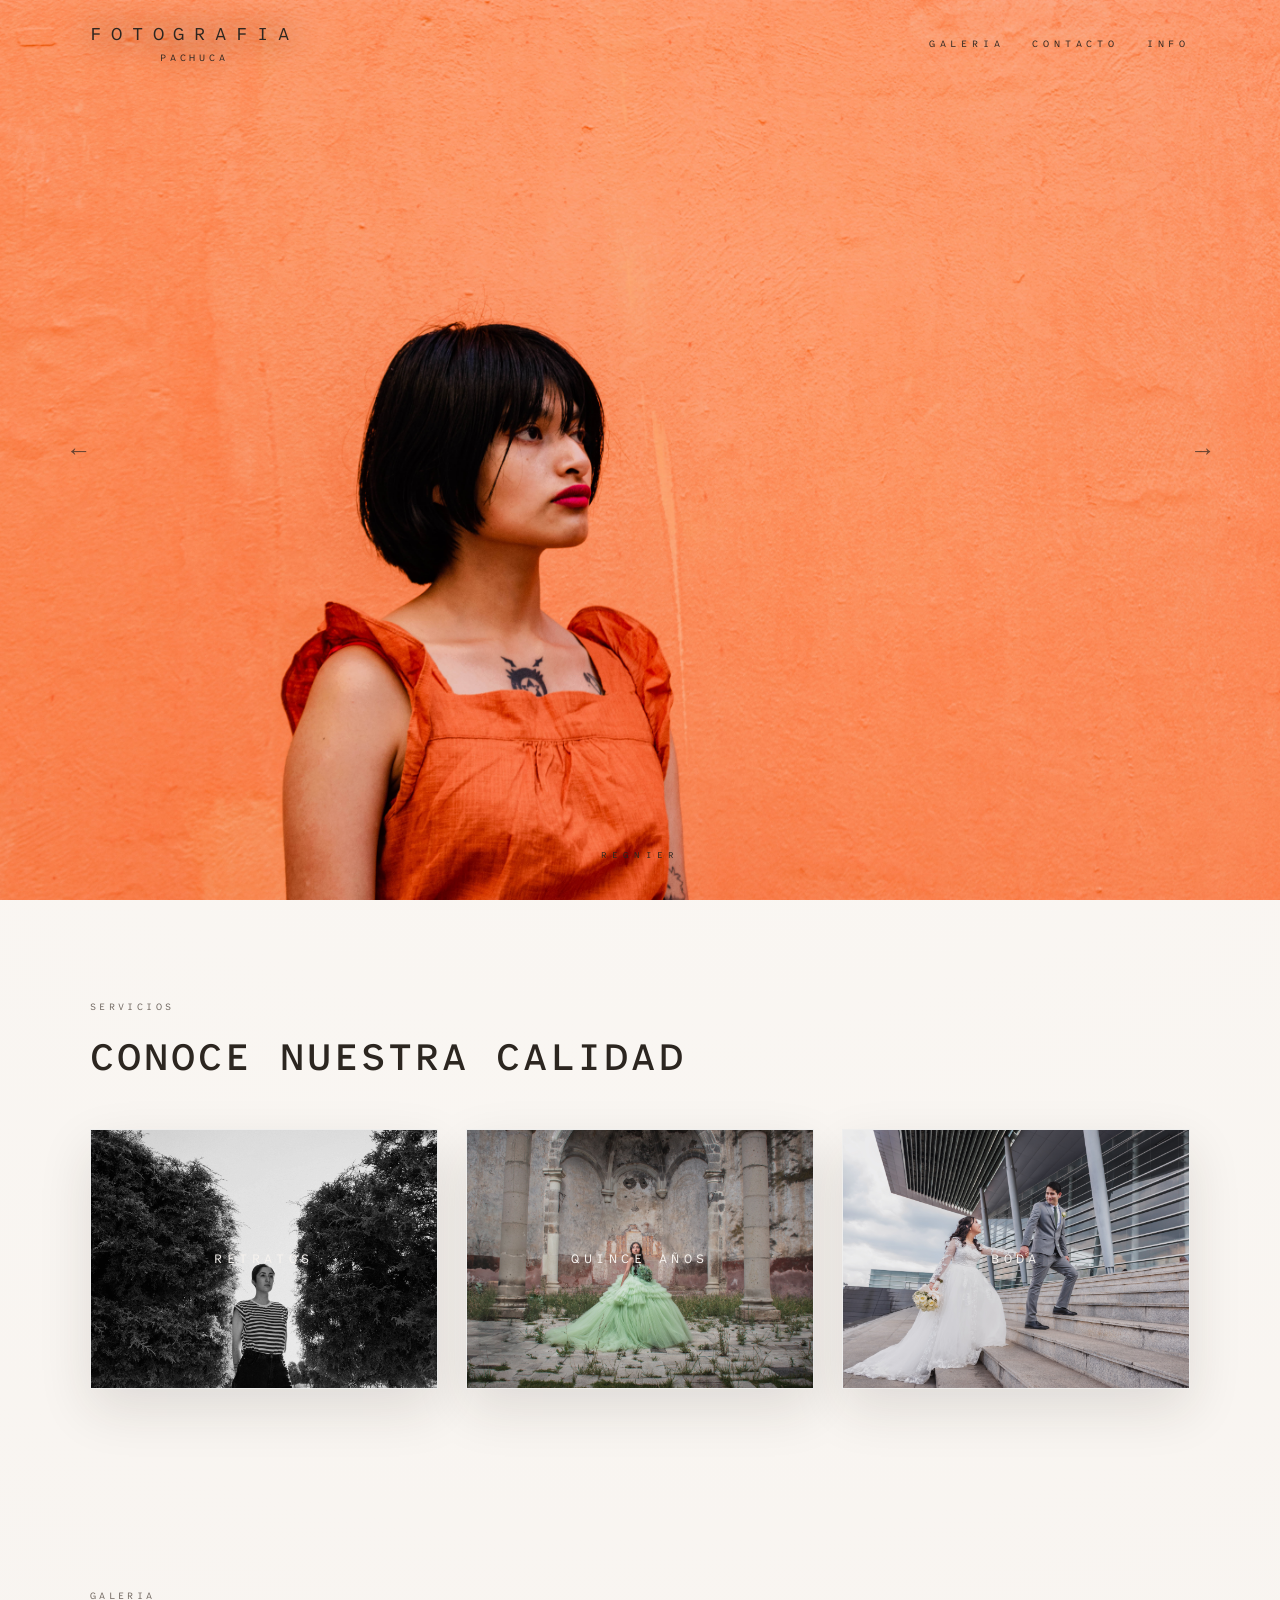
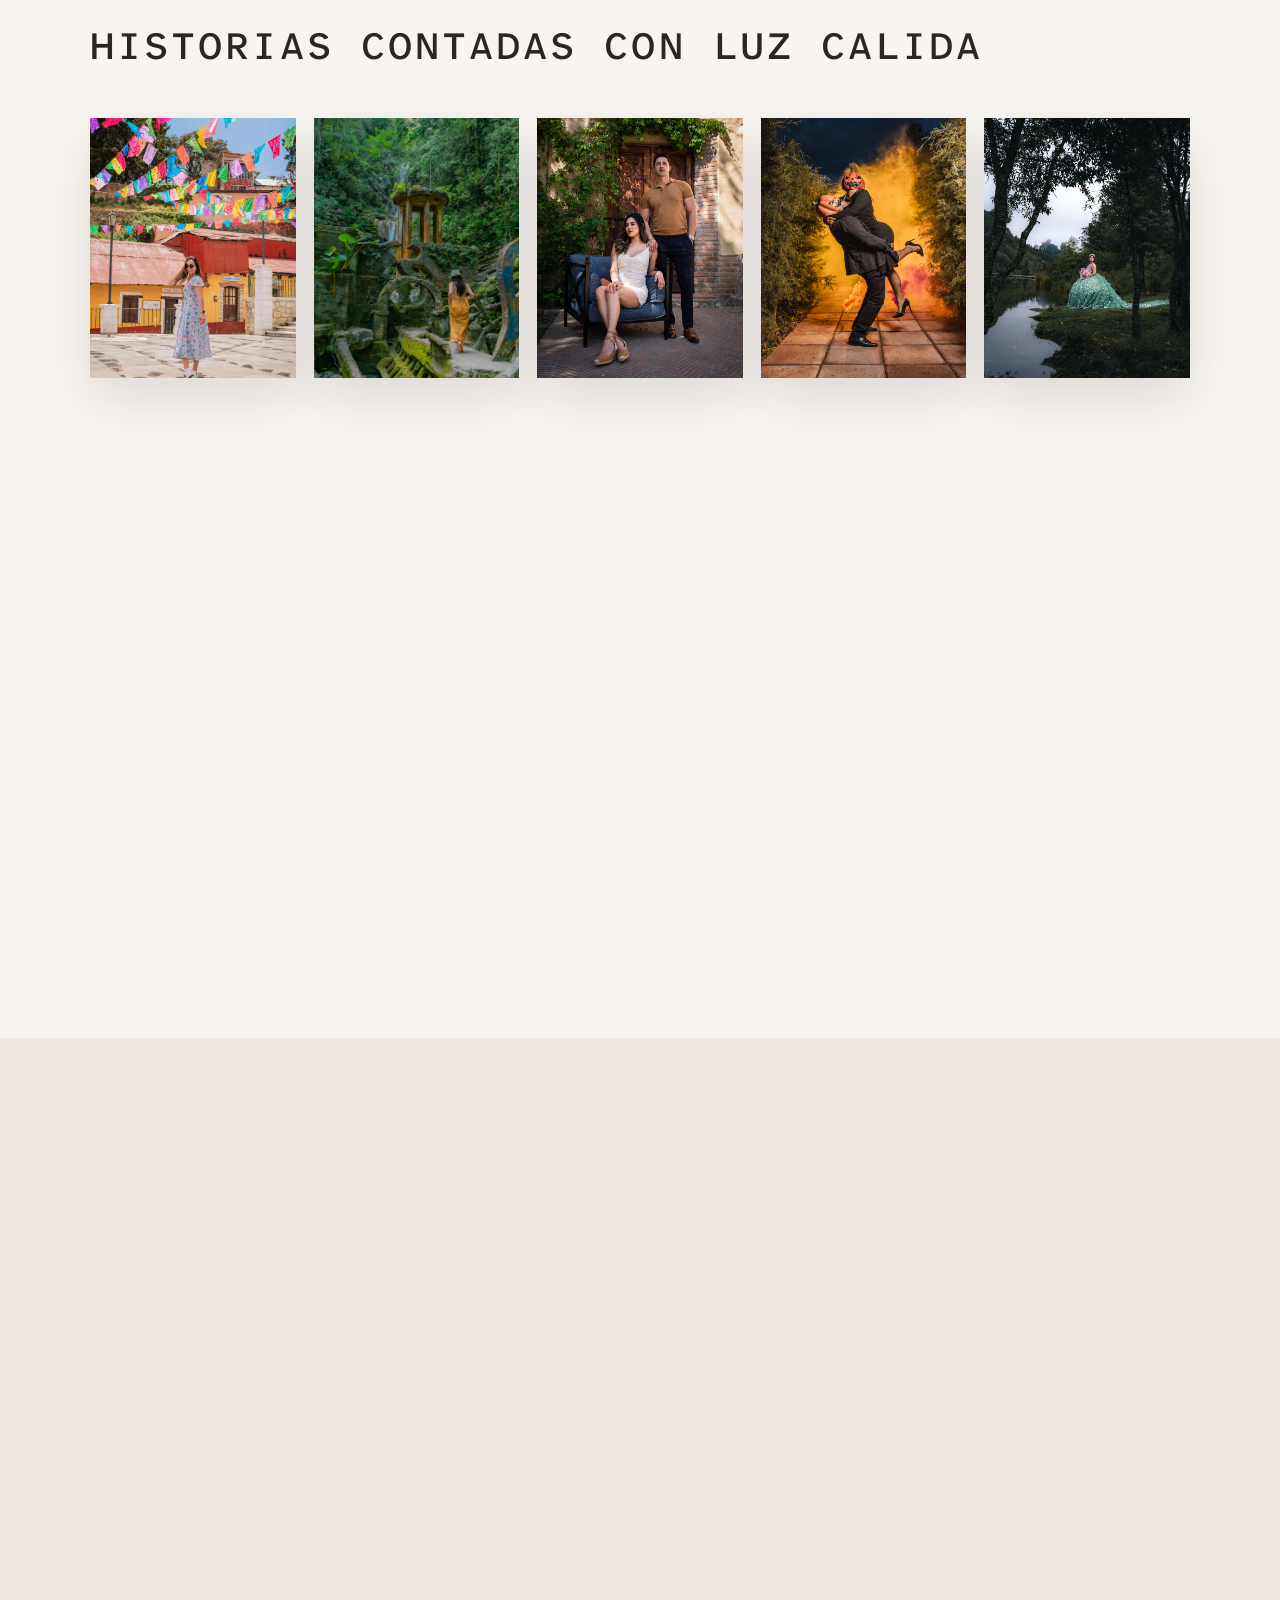
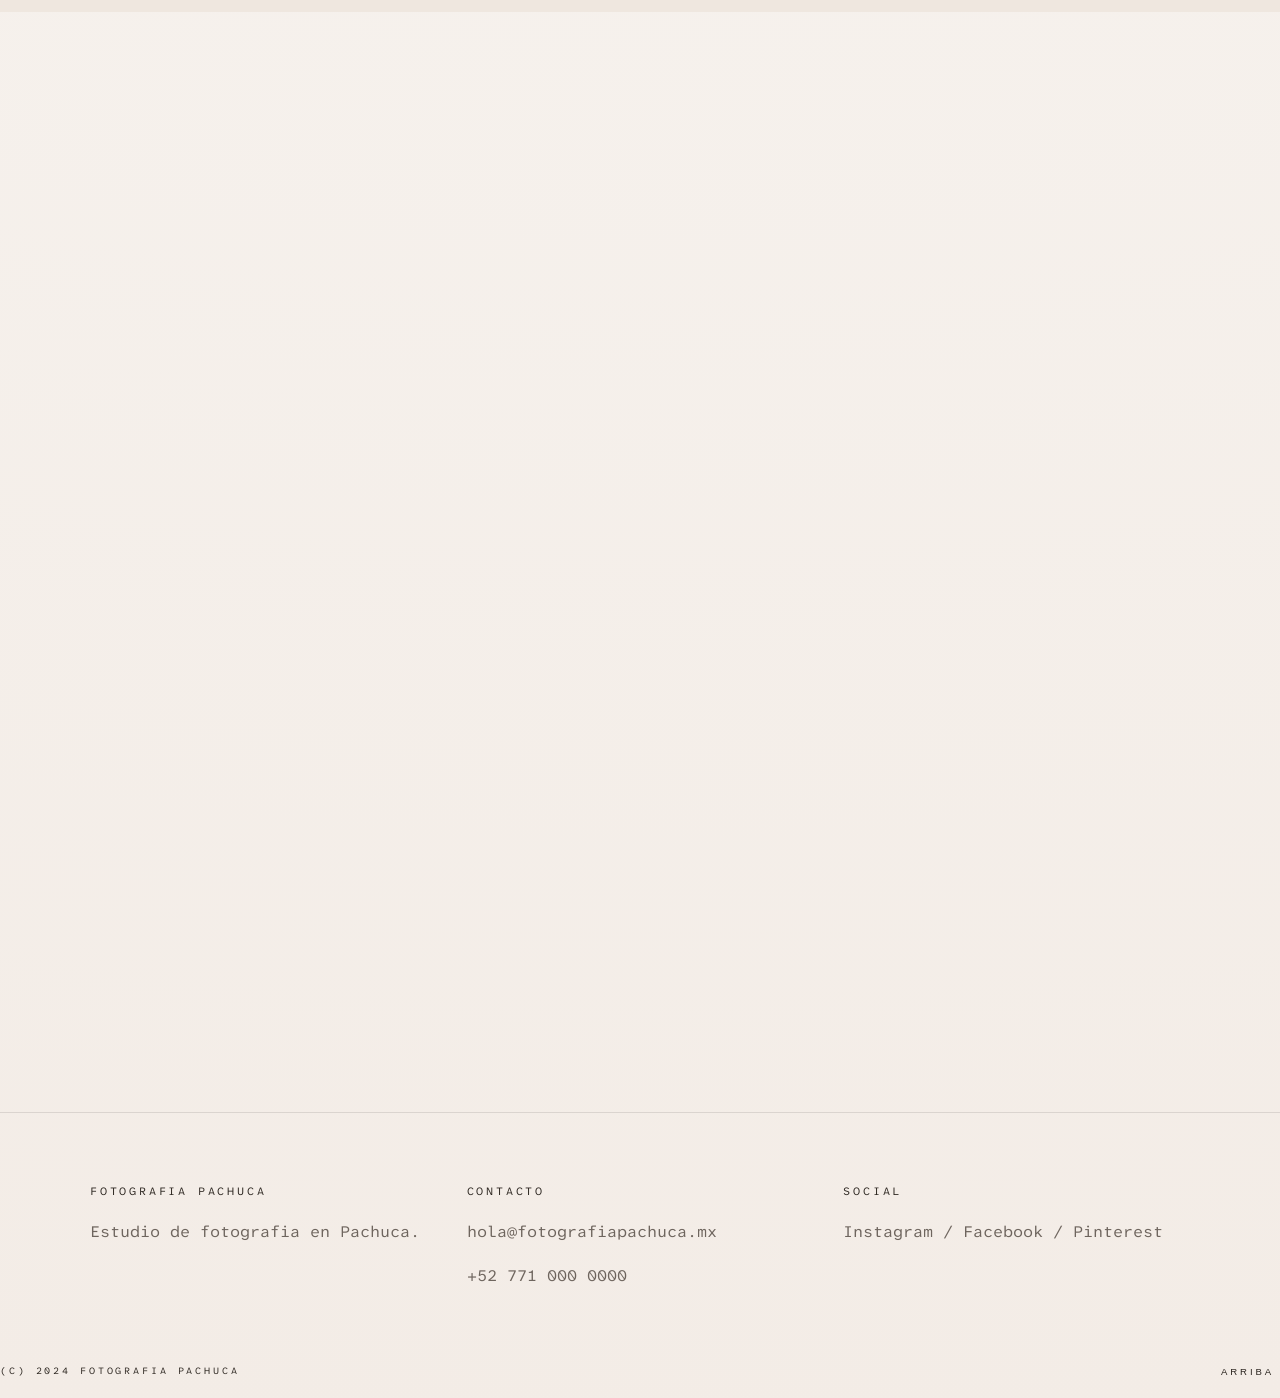
==== index.html @ 099ba6f1 "changes" ====
<!DOCTYPE html>
<html lang="es">
<head>
  <meta charset="UTF-8" />
  <meta name="viewport" content="width=device-width, initial-scale=1" />
  <title>Fotografia Pachuca - Estudio</title>
  <link rel="preconnect" href="https://fonts.googleapis.com">
  <link rel="preconnect" href="https://fonts.gstatic.com" crossorigin>
  <link href="https://fonts.googleapis.com/css2?family=Atkinson+Hyperlegible+Mono:ital,wght@0,200..800;1,200..800&display=swap" rel="stylesheet">
  <link rel="stylesheet" href="https://cdnjs.cloudflare.com/ajax/libs/font-awesome/6.5.1/css/all.min.css" />
  <link rel="stylesheet" href="styles.css" />
</head>
<body class="page-home">
  <div class="page-texture" aria-hidden="true"></div>

  <header class="site-header">
    <div class="container header-inner">
      <nav class="nav nav--split" aria-label="Principal">
        <a class="logo" href="#top" aria-label="Inicio de Fotografia Pachuca">
          <span class="logo-script">Fotografia</span>
          <span class="logo-text">Pachuca</span>
        </a>
        <div class="nav-group">
          <div class="nav-item nav-item--dropdown">
            <a href="galeria.html" class="nav-link">Galeria</a>
            <div class="nav-dropdown">
              <a href="boda.html">Boda</a>
              <a href="quince.html">Quince años</a>
              <a href="retratos.html">Retratos</a>
            </div>
          </div>
          <a href="contacto.html">Contacto</a>
          <a href="info.html">Info</a>
        </div>
      </nav>
      <button class="menu-toggle" type="button" aria-expanded="false" aria-controls="mobile-menu">
        <i class="fa-solid fa-bars" aria-hidden="true"></i>
      </button>
    </div>
  </header>

  <div id="mobile-menu" class="mobile-menu" hidden>
    <div class="mobile-menu__inner">
      <a href="index.html#services">Servicios</a>
      <div class="mobile-menu__item">
        <a href="galeria.html">Galeria</a>
        <div class="mobile-menu__sublist">
          <a href="boda.html">Boda</a>
          <a href="quince.html">Quince años</a>
          <a href="retratos.html">Retratos</a>
        </div>
      </div>
      <a href="info.html">Informacion</a>
      <a href="contacto.html">Contacto</a>
      <a class="mobile-menu__cta" href="index.html#booking">Reserva ahora</a>
    </div>
  </div>

  <main id="top">
    <section class="hero hero--full hero--static" data-hero-images="images/DSC_0473.jpg, images/15-Recuperado-Recuperado.jpg, images/_NNF0238.jpg, images/DSC_0069.jpg, images/_NNF0597.jpg">
      <img class="hero-image hero-image--static" src="images/DSC_0473.jpg" alt="Fotografia de portada" />
      <img class="hero-image hero-image--static hero-image--fade" src="images/DSC_0473.jpg" alt="" aria-hidden="true" />
      <div class="hero-overlay" aria-hidden="true"></div>
      <button class="hero-arrow hero-arrow--left" type="button" data-hero-prev aria-label="Anterior">&#8592;</button>
      <button class="hero-arrow hero-arrow--right" type="button" data-hero-next aria-label="Siguiente">&#8594;</button>
      <div class="hero-label">Regnier</div>
    </section>

    <section id="services" class="section services">
      <div class="container">
        <div class="section-head reveal">
          <p class="eyebrow">Servicios</p>
          <h2>Conoce nuestra calidad</h2>
        </div>
        <div class="service-grid service-grid--tiles">
          <a class="service-card service-card--link reveal" href="retratos.html" data-image="images_optimized/DSC_01443 (4).jpg" style="--card-image: url('images_optimized/DSC_01443 (4).jpg')">
            <span class="service-card__bg" aria-hidden="true"></span>
            <span class="service-title">Retratos</span>
          </a>
          <a class="service-card service-card--link reveal" href="quince.html" data-image="images_optimized/_NNF0058.jpg" style="--card-image: url('images_optimized/_NNF0058.jpg')">
            <span class="service-card__bg" aria-hidden="true"></span>
            <span class="service-title">Quince años</span>
          </a>
          <a class="service-card service-card--link reveal" href="boda.html" data-image="images_optimized/_NNF0597.jpg" style="--card-image: url('images_optimized/_NNF0597.jpg')">
            <span class="service-card__bg" aria-hidden="true"></span>
            <span class="service-title">Boda</span>
          </a>
        </div>
      </div>
    </section>

    <section id="portfolio" class="section portfolio">
      <div class="container">
        <div class="section-head reveal">
          <p class="eyebrow">Galeria</p>
          <h2>Historias contadas con luz calida</h2>
        </div>
        <div class="gallery">
          <button class="photo photo--wide reveal gallery-item" type="button" data-image="images/DSC_0416.jpg" style="--gallery-image: url('images_optimized/DSC_0416.jpg')"></button>
          <button class="photo reveal gallery-item" type="button" data-image="images/DSC_0910.jpg" style="--gallery-image: url('images_optimized/DSC_0910.jpg')"></button>
          <button class="photo reveal gallery-item" type="button" data-image="images/DSC_0338.jpg" style="--gallery-image: url('images_optimized/DSC_0338.jpg')"></button>
          <button class="photo reveal gallery-item" type="button" data-image="images/_NNF0261.jpg" style="--gallery-image: url('images_optimized/_NNF0261.jpg')"></button>
          <button class="photo photo--wide reveal gallery-item" type="button" data-image="images/_NNF0238.jpg" style="--gallery-image: url('images_optimized/_NNF0238.jpg')"></button>
        </div>
      </div>
    </section>

    <section id="story" class="section story">
      <div class="container story-inner">
        <div class="story-copy reveal">
          <p class="eyebrow">Sobre mi</p>
          <h2>Eduardo Regnier</h2>
          <p>Creemos que las fotografias deben sentirse atemporales. Con un enfoque calmado y ojo para los momentos intermedios, creamos galerias honestas y naturales.</p>
          <div class="story-details">
            <div>
              <p class="detail-label">Estudio</p>
              <p>Pachuca, Hidalgo</p>
            </div>
            <div>
              <p class="detail-label">Experiencia</p>
              <p>+10 años</p>
            </div>
          </div>
        </div>
        <div class="story-visual reveal" aria-hidden="true">
          <div class="photo photo--tall"></div>
        </div>
      </div>
    </section>

    <section class="section testimonials">
      <div class="container">
        <div class="section-head reveal">
          <p class="eyebrow">Palabras bonitas</p>
          <h2>Notas de nuestras parejas</h2>
        </div>
        <div class="testimonial-grid">
          <figure class="testimonial reveal">
            <blockquote>&quot;Cada foto se siente como un recuerdo. El dia paso rapido, pero la galeria lo trae de vuelta.&quot;</blockquote>
            <figcaption>Ida + Jonas</figcaption>
          </figure>
          <figure class="testimonial reveal">
            <blockquote>&quot;Nos hicieron sentir tranquilos y vistos. Las imagenes son atemporales y calidas.&quot;</blockquote>
            <figcaption>Lea + Henrik</figcaption>
          </figure>
          <figure class="testimonial reveal">
            <blockquote>&quot;Queriamos retratos naturales y honestos, y supero todo lo que esperabamos.&quot;</blockquote>
            <figcaption>Nora + Elias</figcaption>
          </figure>
        </div>
      </div>
    </section>

    <section id="booking" class="section booking">
      <div class="container booking-inner">
        <div class="booking-copy reveal">
          <p class="eyebrow">Reservas</p>
          <h2>Cuentanos sobre tu dia</h2>
          <p>Tomamos un numero limitado de sesiones cada mes para crear una experiencia cercana y personal.</p>
        </div>
        <form class="booking-form reveal" id="contact">
          <label>
            Nombre
            <input type="text" placeholder="Tu nombre" required />
          </label>
          <label>
            Correo
            <input type="email" placeholder="hola@email.com" required />
          </label>
          <label>
            Tipo de sesion
            <select required>
              <option value="">Elige una</option>
              <option>Boda</option>
              <option>Familia</option>
              <option>Recien nacido</option>
              <option>Parejas</option>
            </select>
          </label>
          <label>
            Mensaje
            <textarea rows="4" placeholder="Cuentanos tu historia"></textarea>
          </label>
          <button class="button" type="submit">Enviar solicitud</button>
        </form>
      </div>
    </section>

    <section class="section instagram">
      <div class="container">
        <div class="section-head reveal">
          <p class="eyebrow">Instagram</p>
          <h2>@Fotografiapachuca</h2>
        </div>
        <div class="instagram-grid">
          <div class="photo photo--square reveal"></div>
          <div class="photo photo--square reveal"></div>
          <div class="photo photo--square reveal"></div>
          <div class="photo photo--square reveal"></div>
          <div class="photo photo--square reveal"></div>
          <div class="photo photo--square reveal"></div>
        </div>
      </div>
    </section>
  </main>

  <footer class="site-footer">
    <div class="container footer-inner">
      <div>
        <p class="footer-title">Fotografia Pachuca</p>
        <p>Estudio de fotografia en Pachuca.</p>
      </div>
      <div>
        <p class="footer-title">Contacto</p>
        <p>hola@fotografiapachuca.mx</p>
        <p>+52 771 000 0000</p>
      </div>
      <div>
        <p class="footer-title">Social</p>
        <p>Instagram / Facebook / Pinterest</p>
      </div>
    </div>
    <div class="footer-base">
      <span>(c) 2024 Fotografia Pachuca</span>
      <button class="to-top" type="button">Arriba</button>
    </div>
  </footer>

  <script src="script.js"></script>
</body>
</html>
---- styles.css ----
:root {
  --bg: #f7f3ef;
  --bg-2: #efe7df;
  --panel: #ffffff;
  --panel-border: rgba(44, 38, 32, 0.08);
  --text: #2c2620;
  --muted: #6e655e;
  --accent: #bda792;
  --accent-2: #a6907a;
  --white: #ffffff;
  --shadow: 0 20px 50px rgba(38, 32, 26, 0.12);
  --hero-text: #2c2620;
  --header-height: 72px;
}

* {
  box-sizing: border-box;
}

body {
  margin: 0;
  font-family: "Atkinson Hyperlegible Mono", sans-serif;
  color: var(--text);
  background: radial-gradient(circle at top, #fbf8f4 0%, var(--bg) 55%, #f3ece6 100%);
  line-height: 1.6;
}

.page-texture {
  position: fixed;
  inset: 0;
  background-image:
    radial-gradient(rgba(44, 38, 32, 0.06) 1px, transparent 0),
    radial-gradient(rgba(44, 38, 32, 0.04) 1px, transparent 0);
  background-size: 8px 8px, 18px 18px;
  opacity: 0.4;
  pointer-events: none;
  z-index: -1;
}

a {
  color: inherit;
  text-decoration: none;
}

img {
  max-width: 100%;
}

.container {
  width: min(1100px, 90vw);
  margin: 0 auto;
}

.section {
  padding: 100px 0;
}

.eyebrow {
  font-family: "Atkinson Hyperlegible Mono", sans-serif;
  text-transform: uppercase;
  letter-spacing: 0.35em;
  font-size: 0.6rem;
  color: var(--muted);
  margin-bottom: 12px;
}

.hero--full .eyebrow {
  color: var(--hero-text);
}

.button {
  display: inline-flex;
  padding: 12px 26px;
  background: #2c2620;
  color: #f7f3ef;
  font-family: "Atkinson Hyperlegible Mono", sans-serif;
  text-transform: uppercase;
  letter-spacing: 0.28em;
  font-size: 0.6rem;
  border: none;
  box-shadow: var(--shadow);
}

.text-link {
  font-family: "Atkinson Hyperlegible Mono", sans-serif;
  text-transform: uppercase;
  letter-spacing: 0.28em;
  font-size: 0.6rem;
  color: var(--text);
  border-bottom: 1px solid rgba(44, 38, 32, 0.35);
  padding-bottom: 4px;
}

h1, h2, h3 {
  font-weight: 500;
  margin: 0 0 16px;
  text-transform: uppercase;
  letter-spacing: 0.08em;
}

h1 {
  font-size: clamp(2.5rem, 4vw, 3.7rem);
}

h2 {
  font-size: clamp(1.8rem, 3vw, 2.6rem);
}

h3 {
  font-size: 1.2rem;
}

p {
  margin: 0 0 18px;
  color: var(--muted);
}

.site-header {
  position: absolute;
  top: 0;
  left: 0;
  right: 0;
  z-index: 10;
  background: transparent;
  border-bottom: none;
  color: var(--hero-text);
}

.header-inner {
  display: flex;
  align-items: center;
  justify-content: center;
  padding: 26px 0;
}

.logo {
  display: flex;
  flex-direction: column;
  align-items: center;
  gap: 2px;
  color: inherit;
  text-align: center;
}

.logo-script {
  font-family: "Atkinson Hyperlegible Mono", sans-serif;
  font-size: 1.12rem;
  letter-spacing: 0.55em;
  text-transform: uppercase;
  display: block;
}

.logo-text {
  font-family: "Atkinson Hyperlegible Mono", sans-serif;
  font-size: 0.6rem;
  letter-spacing: 0.4em;
  text-transform: uppercase;
  display: block;
  padding-top: 10px;
}

.page-home .logo-script {
  text-shadow: 1px 1px 30px #050505;
}

.page-home .logo-text {
  text-shadow: 1px 1px 50px #000000;
}

.nav {
  display: flex;
  gap: 36px;
  align-items: center;
  font-family: "Atkinson Hyperlegible Mono", sans-serif;
  font-size: 0.6rem;
  letter-spacing: 0.5em;
  text-transform: uppercase;
  color: inherit;
}

.nav--split {
  width: 100%;
  justify-content: space-between;
}

.nav-group {
  display: flex;
  gap: 28px;
  align-items: center;
  position: relative;
  top: 0;
}

.nav-item {
  position: relative;
  display: inline-flex;
  align-items: center;
}

.nav-dropdown {
  position: absolute;
  top: 100%;
  left: -12px;
  min-width: 180px;
  padding: 12px;
  display: grid;
  gap: 10px;
  background: rgba(255, 255, 255, 0.3);
  -webkit-backdrop-filter: blur(14px);
  backdrop-filter: blur(14px);
  border: 1px solid rgba(44, 38, 32, 0.12);
  box-shadow: var(--shadow);
  opacity: 0;
  transform: translateY(6px);
  pointer-events: none;
  transition: opacity 0.2s ease, transform 0.2s ease;
  z-index: 20;
  border-radius: 10px;
}

.nav-item--dropdown::after {
  content: "";
  position: absolute;
  top: 100%;
  left: 0;
  width: 100%;
  height: 12px;
}

.nav-item--dropdown:hover .nav-dropdown,
.nav-item--dropdown:focus-within .nav-dropdown {
  opacity: 1;
  transform: translateY(0);
  pointer-events: auto;
}

.nav-dropdown a {
  letter-spacing: 0.2em;
  font-size: 0.6rem;
}

.nav a {
  position: relative;
  padding-bottom: 6px;
  display: inline-block;
  line-height: 1;
}

.nav a::after {
  content: "";
  position: absolute;
  left: 0;
  bottom: 0;
  width: 0%;
  height: 1px;
  background: linear-gradient(90deg, var(--accent), transparent);
  transition: width 0.3s ease;
}

.nav a:hover::after {
  width: 100%;
}

.menu-toggle {
  display: none;
  border: none;
  background: transparent;
  padding: 8px;
  cursor: pointer;
}

.menu-toggle i {
  display: block;
  font-size: 1.2rem;
  line-height: 1;
  color: var(--hero-text);
}

.menu-toggle__line {
  display: block;
  width: 24px;
  height: 2px;
  background: var(--hero-text);
  margin: 6px 0;
}

.mobile-menu {
  position: fixed;
  top: var(--header-height);
  left: 0;
  right: 0;
  margin: 0 18px;
  padding: 12px;
  background: rgba(255, 255, 255, 0.3);
  border: 1px solid rgba(44, 38, 32, 0.12);
  -webkit-backdrop-filter: blur(14px);
  backdrop-filter: blur(14px);
  box-shadow: var(--shadow);
  border-radius: 10px;
  z-index: 20;
  display: none;
  color: var(--menu-text, var(--text));
}

.mobile-menu__inner {
  display: flex;
  flex-direction: column;
  gap: 10px;
  padding: 12px;
  font-family: "Atkinson Hyperlegible Mono", sans-serif;
  text-transform: uppercase;
  letter-spacing: 0.2em;
  font-size: 0.75rem;
}

mobile-menu__cta a{
  color: #000000;
}
.mobile-menu a {
  color: inherit;
}

.mobile-menu__item {
  display: flex;
  flex-direction: column;
  gap: 10px;
}

.mobile-menu__sublist {
  display: flex;
  flex-direction: column;
  gap: 8px;
  margin-left: 14px;
  font-size: 0.7rem;
  letter-spacing: 0.18em;
}

.mobile-menu__cta {
  display: inline-flex;
  align-items: center;
  justify-content: center;
  padding: 10px 18px;
  border-radius: 999px;
  background: #2c2620;
  color: #f7f3ef;
  letter-spacing: 0.2em;
  font-size: 0.7rem;
}

.mobile-menu__cta:hover,
.mobile-menu__cta:focus-visible {
  opacity: 0.9;
}

.mobile-menu__inner{
  color: white;
}

.hero {
  padding: 90px 0 70px;
}

.hero--full {
  min-height: 100vh;
  padding: 0;
  position: relative;
  display: flex;
  align-items: center;
  justify-content: center;
  overflow: hidden;
  background: #e5ddd5;
  color: var(--hero-text);
}

.hero--static .hero-image--static {
  position: absolute;
  inset: 0;
  width: 100%;
  height: 100%;
  object-fit: cover;
  z-index: 0;
}

.hero--static .hero-image--fade {
  opacity: 0;
  transition: opacity 0.9s ease;
}

.hero--static .hero-image--fade.is-visible {
  opacity: 1;
}

.hero-overlay {
  position: absolute;
  inset: 0;
  background: transparent;
  z-index: 1;
}

body.is-dark-hero {
  --hero-text: #f8f4f0;
}

body.is-light-hero {
  --hero-text: #2c2620;
}

.hero-arrow {
  position: absolute;
  top: 50%;
  transform: translateY(-50%);
  border: none;
  background: transparent;
  color: inherit;
  width: 36px;
  height: 36px;
  font-size: 1.6rem;
  cursor: pointer;
  z-index: 2;
  opacity: 0.7;
  transition: opacity 0.2s ease, transform 0.2s ease;
}

.hero-arrow:hover,
.hero-arrow:focus-visible {
  opacity: 1;
  transform: translateY(-50%) scale(1.05);
}

.hero-arrow--left {
  left: 60px;
}

.hero-arrow--right {
  right: 60px;
}

.hero-label {
  position: absolute;
  bottom: 38px;
  left: 50%;
  transform: translateX(-50%);
  font-family: "Atkinson Hyperlegible Mono", sans-serif;
  text-transform: uppercase;
  letter-spacing: 0.6em;
  font-size: 0.55rem;
  color: inherit;
  z-index: 2;
}

.section-head {
  margin-bottom: 40px;
}

.page-hero {
  min-height: 55vh;
  display: flex;
  align-items: center;
  position: relative;
  overflow: hidden;
  border-bottom: 1px solid rgba(44, 38, 32, 0.1);
}

.page-hero::after {
  content: "";
  position: absolute;
  inset: 0;
  background: linear-gradient(120deg, rgba(247, 243, 239, 0.45), rgba(20, 16, 12, 0.08));
}

.page-hero__content {
  position: relative;
  z-index: 1;
  max-width: 620px;
  margin-top: 60px;
}

.cta-strip {
  display: grid;
  grid-template-columns: repeat(auto-fit, minmax(220px, 1fr));
  gap: 20px;
  margin-top: 40px;
}

.cta- {
  padding: 22px;
  border: 1px solid rgba(44, 38, 32, 0.12);
  background: #ffffff;
  box-shadow: var(--shadow);
}

.service-grid {
  display: grid;
  grid-template-columns: repeat(auto-fit, minmax(220px, 1fr));
  gap: 28px;
}

.service-grid--tiles {
  grid-template-columns: repeat(auto-fit, minmax(240px, 1fr));
}

.service-card {
  background: var(--panel);
  padding: 22px;
  border: 1px solid var(--panel-border);
  box-shadow: var(--shadow);
  border-radius: 10px;
  transition: border-radius 0.6s ease, transform 0.2s;
}

.service-card--link {
  position: relative;
  min-height: 260px;
  padding: 0;
  display: flex;
  align-items: center;
  justify-content: center;
  text-align: center;
  color: var(--text);
  text-transform: uppercase;
  letter-spacing: 0.35em;
  font-size: 0.8rem;
  overflow: hidden;
  border-radius: inherit;
  transition: border-radius 0.6s ease;
}

.service-card__bg {
  position: absolute;
  inset: 0;
  background-image: var(--card-image);
  background-size: cover;
  background-position: center;
  z-index: 0;
  filter: none;
  transition: filter 0.6s ease, border-radius 0.6s ease;
  border-radius: inherit;
}

.service-card--link:hover .service-card__bg,
.service-card--link:focus-visible .service-card__bg {
  filter: blur(6px);
}

.service-card--link:hover,
.service-card--link:focus-visible {
  border-radius: 30px;
  transition: all 0.6s;
}


.service-card--link.is-dark {
  color: #f7f3ef;
}

.service-card--link.is-light {
  color: #2c2620;
}

.service-title {
  position: relative;
  z-index: 2;
  padding: 10px 14px;
  color: inherit;
}

.service-card h3 {
  margin-top: 18px;
}

.gallery {
  display: grid;
  grid-template-columns: repeat(auto-fit, minmax(200px, 1fr));
  gap: 18px;
}

.story-inner {
  display: grid;
  grid-template-columns: repeat(auto-fit, minmax(260px, 1fr));
  gap: 50px;
  align-items: center;
}

.story-details {
  display: flex;
  gap: 40px;
  margin-top: 24px;
}

.detail-label {
  text-transform: uppercase;
  font-size: 0.6rem;
  letter-spacing: 0.25em;
  color: var(--muted);
  margin-bottom: 6px;
}

.highlight {
  background: var(--panel);
}

.highlight-inner {
  display: grid;
  grid-template-columns: repeat(auto-fit, minmax(260px, 1fr));
  gap: 40px;
  align-items: center;
}

.testimonials {
  background: var(--bg-2);
}

.testimonial-grid {
  display: grid;
  grid-template-columns: repeat(auto-fit, minmax(240px, 1fr));
  gap: 28px;
}

.testimonial {
  padding: 24px;
  border-left: 2px solid var(--accent);
  background: var(--panel);
  box-shadow: var(--shadow);
}

.testimonial blockquote {
  margin: 0 0 12px;
  color: var(--text);
}

.booking-inner {
  display: grid;
  grid-template-columns: repeat(auto-fit, minmax(260px, 1fr));
  gap: 40px;
}

.booking-form {
  display: grid;
  gap: 16px;
}

.booking-form label {
  display: grid;
  gap: 6px;
  font-family: "Atkinson Hyperlegible Mono", sans-serif;
  letter-spacing: 0.2em;
  text-transform: uppercase;
  font-size: 0.6rem;
  color: var(--muted);
}

input, select, textarea {
  padding: 12px;
  border: 1px solid rgba(44, 38, 32, 0.18);
  background: #ffffff;
  font-family: "Atkinson Hyperlegible Mono", sans-serif;
  font-size: 0.95rem;
  color: var(--text);
  resize: none;
}

.instagram-grid {
  display: grid;
  grid-template-columns: repeat(auto-fit, minmax(140px, 1fr));
  gap: 12px;
}

.photo {
  background: var(--photo-bg, #e5ddd5);
  min-height: 180px;
  position: relative;
  overflow: hidden;
  border: 1px solid rgba(44, 38, 32, 0.1);
  background-size: cover;
  background-position: center;
  box-shadow: var(--shadow);
}


.gallery-item {
  --photo-bg: var(--gallery-image);
  border: none;
  padding: 0;
  cursor: pointer;
  background-size: cover;
  background-position: center;
  appearance: none;
  -webkit-appearance: none;
  transition: border-radius 0.6s ease;
}

.gallery .gallery-item:hover,
.gallery .gallery-item:focus-visible {
  border-radius: 20px;
  transition: all 0.6s;
}

.gallery-item:focus-visible {
  outline: 1px solid var(--accent);
  outline-offset: 6px;
}

.photo--tall {
  min-height: 360px;
}

.photo--wide {
  min-height: 260px;
}

.photo--soft {
  min-height: 140px;
}

.photo--square {
  min-height: 140px;
}

.lightbox {
  position: fixed;
  inset: 0;
  display: block;
  background: rgba(247, 243, 239, 0.98);
  z-index: 40;
}

.lightbox[hidden] {
  display: none;
}

.lightbox__overlay {
  position: absolute;
  inset: 0;
}

.lightbox__content {
  position: relative;
  width: 100%;
  height: 100%;
  display: grid;
  place-items: center;
  padding: 40px 80px;
  z-index: 1;
  pointer-events: none;
}

.lightbox__image {
  max-width: min(900px, 86vw);
  max-height: 78vh;
  width: auto;
  height: auto;
  box-shadow: var(--shadow);
  pointer-events: auto;
}

.lightbox__counter {
  position: absolute;
  top: 28px;
  left: 32px;
  font-size: 0.7rem;
  letter-spacing: 0.2em;
  text-transform: uppercase;
  color: var(--text);
}

.lightbox__close {
  position: absolute;
  top: 22px;
  right: 28px;
  border: none;
  background: transparent;
  color: var(--text);
  font-size: 1.4rem;
  padding: 8px;
  cursor: pointer;
  pointer-events: auto;
}

.lightbox__nav {
  position: absolute;
  top: 50%;
  transform: translateY(-50%);
  border: none;
  background: transparent;
  color: var(--text);
  font-size: 1.4rem;
  width: 36px;
  height: 36px;
  cursor: pointer;
  pointer-events: auto;
}

.lightbox__prev {
  left: 24px;
}

.lightbox__next {
  right: 24px;
}

.lightbox-open {
  overflow: hidden;
}

.site-footer {
  padding: 70px 0 0;
  border-top: 1px solid rgba(44, 38, 32, 0.12);
}

.footer-inner {
  display: grid;
  grid-template-columns: repeat(auto-fit, minmax(200px, 1fr));
  gap: 30px;
  padding-bottom: 40px;
}

.footer-title {
  text-transform: uppercase;
  letter-spacing: 0.25em;
  font-size: 0.7rem;
  font-family: "Atkinson Hyperlegible Mono", sans-serif;
  color: var(--text);
}

.footer-base {
  display: flex;
  justify-content: space-between;
  padding: 18px 0;
  font-family: "Atkinson Hyperlegible Mono", sans-serif;
  text-transform: uppercase;
  letter-spacing: 0.3em;
  font-size: 0.6rem;
}

.to-top {
  border: none;
  background: transparent;
  text-transform: uppercase;
  letter-spacing: 0.3em;
  font-size: 0.6rem;
  cursor: pointer;
  color: inherit;
}

.reveal {
  opacity: 0;
  transform: translateY(20px);
  transition: opacity 0.6s ease, transform 0.6s ease;
}

.reveal.is-visible {
  opacity: 1;
  transform: translateY(0);
}

@media (max-width: 900px) {
  :root {
    --header-height: 64px;
  }

  .site-header {
    height: var(--header-height);
  }

  .header-inner {
    display: grid;
    grid-template-columns: 1fr auto 1fr;
    align-items: center;
    height: 100%;
    padding: 0;
  }

  .nav {
    display: flex;
    width: auto;
    justify-content: center;
    grid-column: 2;
  }

  .nav--split {
    width: auto;
    justify-content: center;
  }

  .nav-group {
    display: none;
  }

  .logo {
    align-items: center;
    text-align: center;
  }

  .logo-script {
    font-size: 0.95rem;
    letter-spacing: 0.4em;
  }

  .logo-text {
    font-size: 0.55rem;
    letter-spacing: 0.3em;
    padding-top: 6px;
  }

  .menu-toggle {
    display: inline-flex;
    align-items: center;
    justify-content: center;
    grid-column: 3;
    justify-self: end;
  }

  .mobile-menu[hidden] {
    display: none;
  }

  .mobile-menu:not([hidden]) {
    display: block;
  }

  .hero-arrow--left {
    left: 20px;
  }

  .hero-arrow--right {
    right: 20px;
  }

  .story-details {
    flex-direction: column;
    gap: 12px;
  }

  .footer-base {
    flex-direction: column;
    gap: 10px;
  }
}

@media (max-width: 600px) {
  .section {
    padding: 70px 0;
  }

  .hero {
    padding-top: 70px;
  }

  .hero-label {
    bottom: 26px;
    letter-spacing: 0.4em;
  }

  .photo--tall {
    min-height: 280px;
  }

  .lightbox__content {
    padding: 60px 20px 96px;
  }

  .lightbox__image {
    max-width: 100%;
    max-height: 72vh;
    justify-self: center;
    margin: 0 auto;
  }

  .lightbox__nav {
    top: auto;
    bottom: 22px;
    transform: none;
  }

  .lightbox__prev {
    left: 50%;
    transform: translateX(-130%);
  }

  .lightbox__next {
    left: 50%;
    transform: translateX(30%);
  }
}
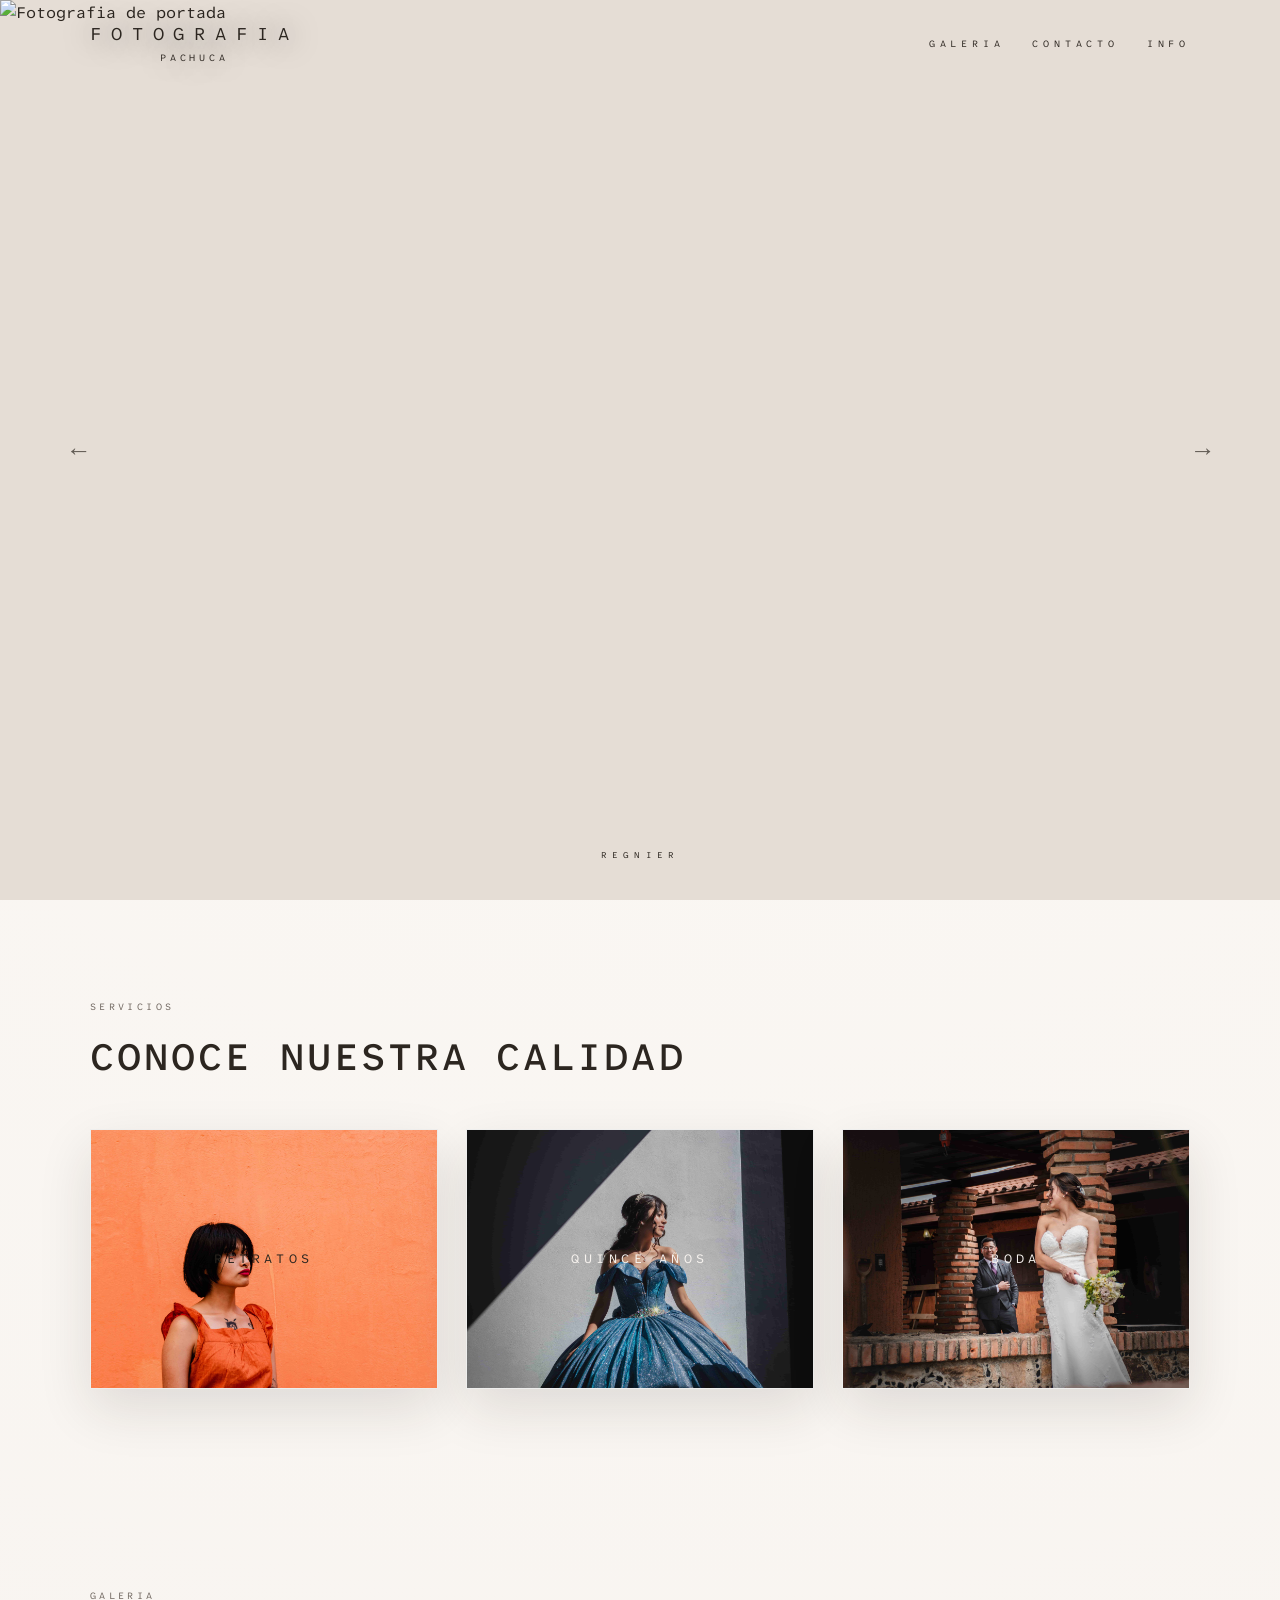
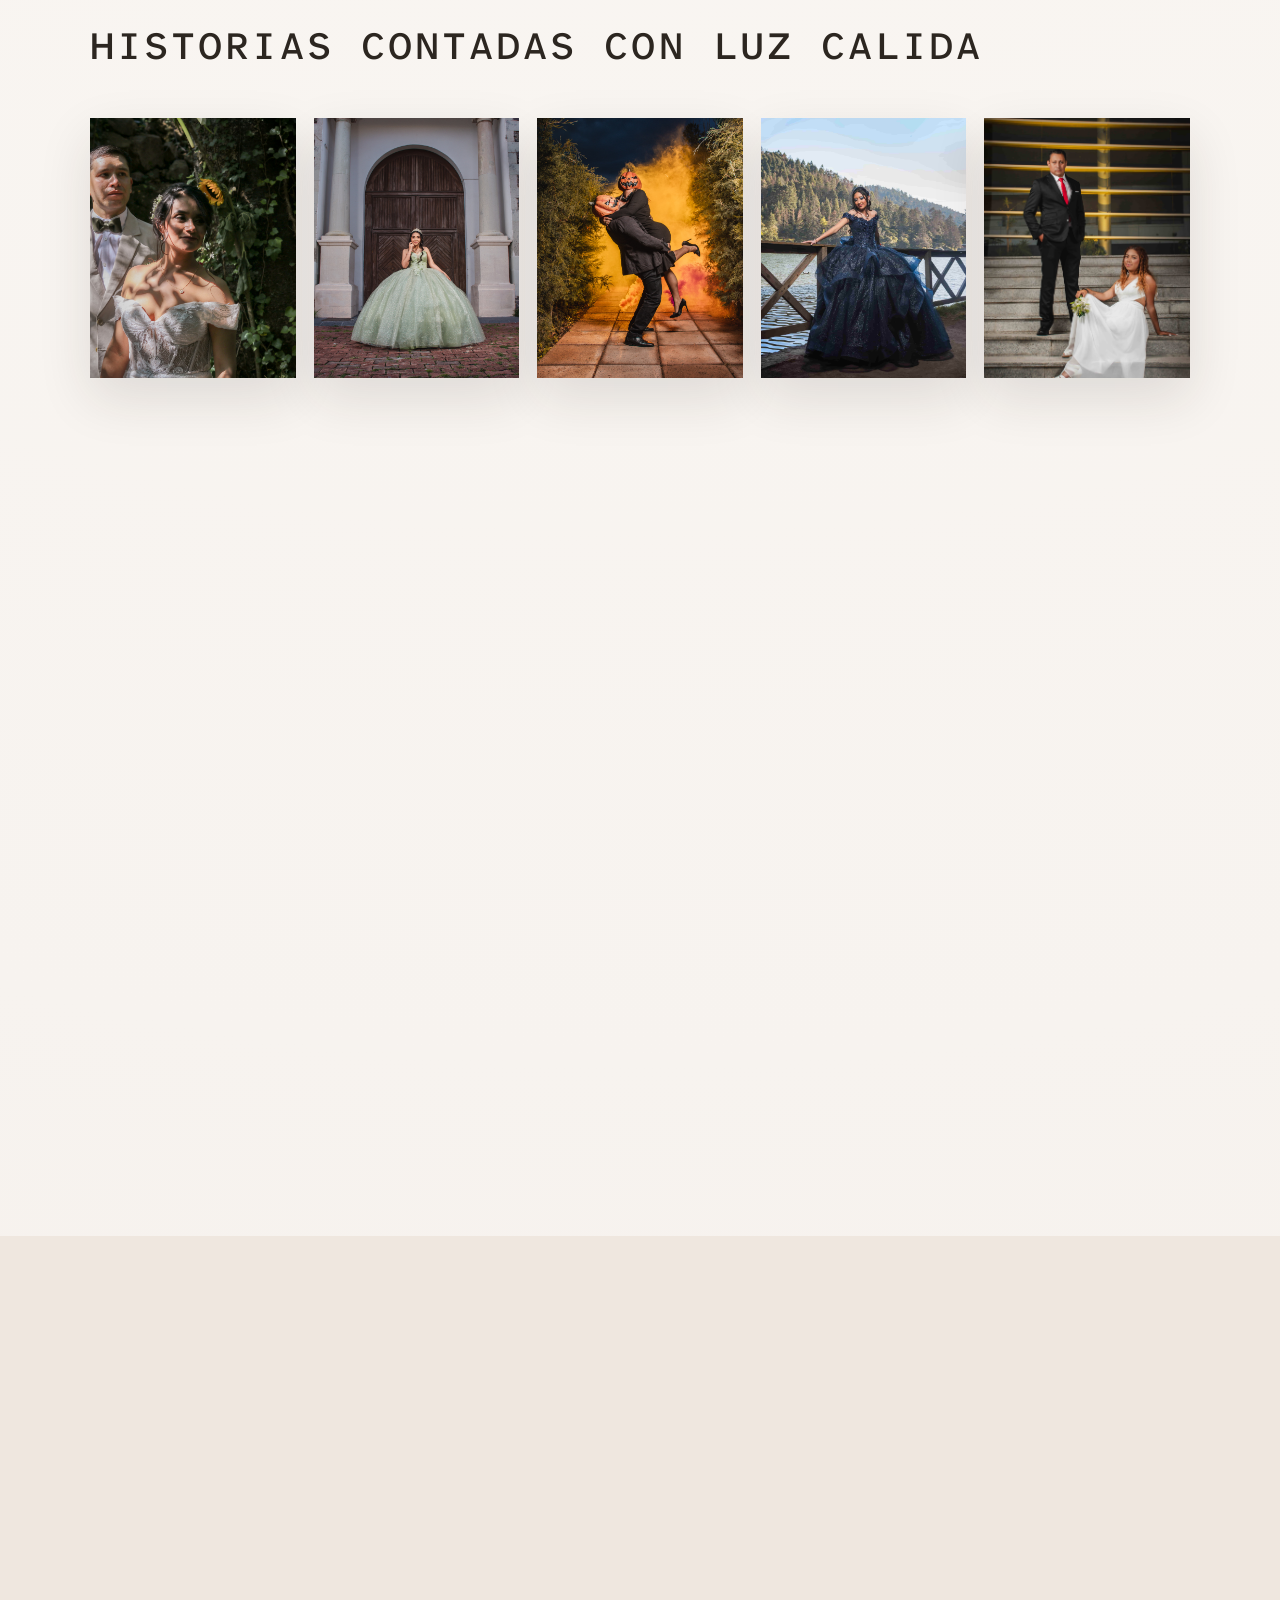
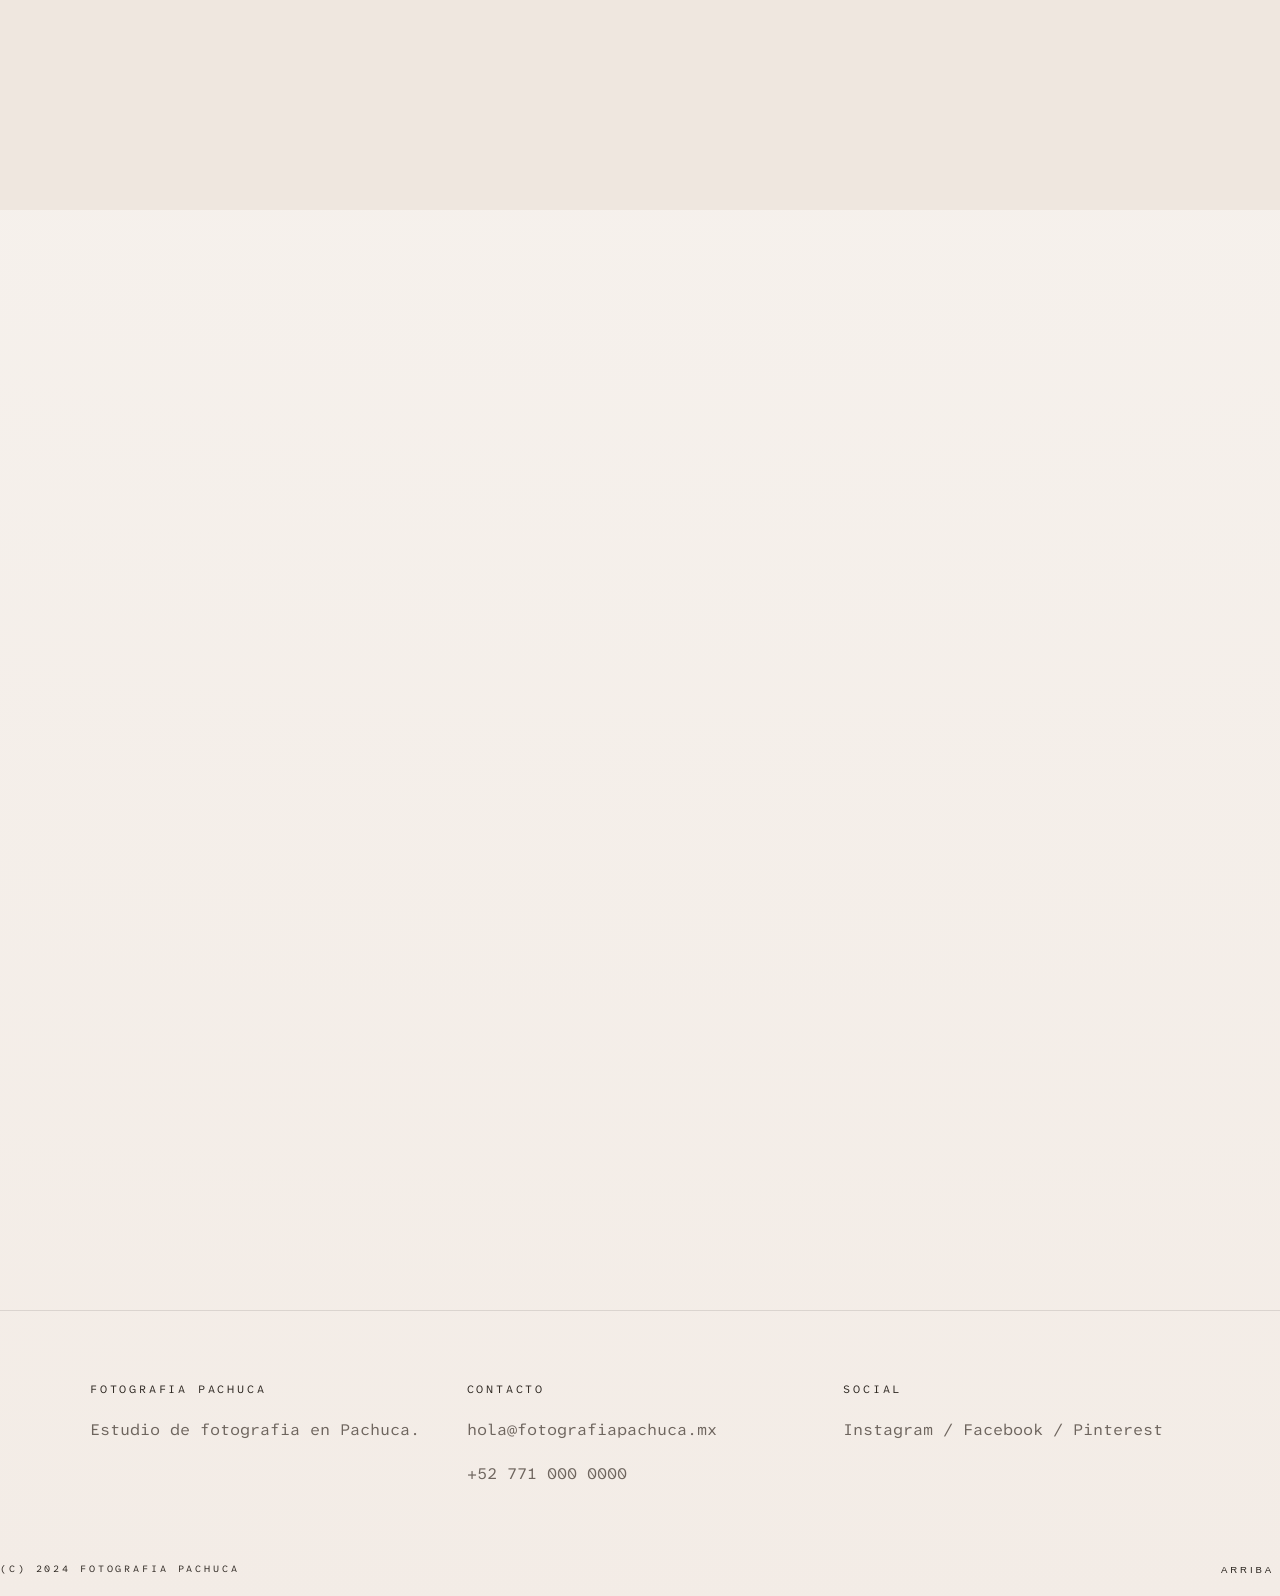
==== commit 5a8203a4: "." ====
--- a/index.html
+++ b/index.html
@@ -57,9 +57,9 @@
   </div>
 
   <main id="top">
-    <section class="hero hero--full hero--static" data-hero-images="images/DSC_0473.jpg, images/15-Recuperado-Recuperado.jpg, images/_NNF0238.jpg, images/DSC_0069.jpg, images/_NNF0597.jpg">
-      <img class="hero-image hero-image--static" src="images/DSC_0473.jpg" alt="Fotografia de portada" />
-      <img class="hero-image hero-image--static hero-image--fade" src="images/DSC_0473.jpg" alt="" aria-hidden="true" />
+    <section class="hero hero--full hero--static" data-hero-images="images/Boda/b10.jpg, images/Quince/qa12.jpg, images/Retratos/r6.jpg, images/Quince/qa15.png, images/Boda/b1.jpg">
+      <img class="hero-image hero-image--static" src="images/Boda/b10.jpg" alt="Fotografia de portada" />
+      <img class="hero-image hero-image--static hero-image--fade" src="images/Boda/b10.jpg" alt="" aria-hidden="true" />
       <div class="hero-overlay" aria-hidden="true"></div>
       <button class="hero-arrow hero-arrow--left" type="button" data-hero-prev aria-label="Anterior">&#8592;</button>
       <button class="hero-arrow hero-arrow--right" type="button" data-hero-next aria-label="Siguiente">&#8594;</button>
@@ -73,15 +73,15 @@
           <h2>Conoce nuestra calidad</h2>
         </div>
         <div class="service-grid service-grid--tiles">
-          <a class="service-card service-card--link reveal" href="retratos.html" data-image="images_optimized/DSC_01443 (4).jpg" style="--card-image: url('images_optimized/DSC_01443 (4).jpg')">
+          <a class="service-card service-card--link reveal" href="retratos.html" data-image="images_optimized/Retratos/r6.jpg" style="--card-image: url('images_optimized/Retratos/r6.jpg')">
             <span class="service-card__bg" aria-hidden="true"></span>
             <span class="service-title">Retratos</span>
           </a>
-          <a class="service-card service-card--link reveal" href="quince.html" data-image="images_optimized/_NNF0058.jpg" style="--card-image: url('images_optimized/_NNF0058.jpg')">
+          <a class="service-card service-card--link reveal" href="quince.html" data-image="images_optimized/Quince/qa12.jpg" style="--card-image: url('images_optimized/Quince/qa12.jpg')">
             <span class="service-card__bg" aria-hidden="true"></span>
             <span class="service-title">Quince años</span>
           </a>
-          <a class="service-card service-card--link reveal" href="boda.html" data-image="images_optimized/_NNF0597.jpg" style="--card-image: url('images_optimized/_NNF0597.jpg')">
+          <a class="service-card service-card--link reveal" href="boda.html" data-image="images_optimized/Boda/b10.jpg" style="--card-image: url('images_optimized/Boda/b10.jpg')">
             <span class="service-card__bg" aria-hidden="true"></span>
             <span class="service-title">Boda</span>
           </a>
@@ -96,11 +96,12 @@
           <h2>Historias contadas con luz calida</h2>
         </div>
         <div class="gallery">
-          <button class="photo photo--wide reveal gallery-item" type="button" data-image="images/DSC_0416.jpg" style="--gallery-image: url('images_optimized/DSC_0416.jpg')"></button>
-          <button class="photo reveal gallery-item" type="button" data-image="images/DSC_0910.jpg" style="--gallery-image: url('images_optimized/DSC_0910.jpg')"></button>
-          <button class="photo reveal gallery-item" type="button" data-image="images/DSC_0338.jpg" style="--gallery-image: url('images_optimized/DSC_0338.jpg')"></button>
-          <button class="photo reveal gallery-item" type="button" data-image="images/_NNF0261.jpg" style="--gallery-image: url('images_optimized/_NNF0261.jpg')"></button>
-          <button class="photo photo--wide reveal gallery-item" type="button" data-image="images/_NNF0238.jpg" style="--gallery-image: url('images_optimized/_NNF0238.jpg')"></button>
+          <button class="photo photo--wide reveal gallery-item" type="button" data-image="images/Boda/b2.jpg" style="--gallery-image: url('images_optimized/Boda/b2.jpg')"></button>
+          <button class="photo reveal gallery-item" type="button" data-image="images/Quince/qa3.jpg" style="--gallery-image: url('images_optimized/Quince/qa3.jpg')"></button>
+          <button class="photo reveal gallery-item" type="button" data-image="images/Retratos/r3.jpg" style="--gallery-image: url('images_optimized/Retratos/r3.jpg')"></button>
+          <button class="photo reveal gallery-item" type="button" data-image="images/Quince/qa15.png" style="--gallery-image: url('images_optimized/Quince/qa15.jpg')"></button>
+          <button class="photo photo--wide reveal gallery-item" type="button" data-image="images/Boda/b4.jpg" style="--gallery-image: url('images_optimized/Boda/b4.jpg')"></button>
+          <button class="photo reveal gallery-item" type="button" data-image="images/Retratos/r8.jpg" style="--gallery-image: url('images_optimized/Retratos/r8.jpg')"></button>
         </div>
       </div>
     </section>
@@ -123,7 +124,7 @@
           </div>
         </div>
         <div class="story-visual reveal" aria-hidden="true">
-          <div class="photo photo--tall"></div>
+          <div class="photo photo--tall" style="--photo-bg: url('images_optimized/Retratos/r7.jpg')"></div>
         </div>
       </div>
     </section>
@@ -193,12 +194,12 @@
           <h2>@Fotografiapachuca</h2>
         </div>
         <div class="instagram-grid">
-          <div class="photo photo--square reveal"></div>
-          <div class="photo photo--square reveal"></div>
-          <div class="photo photo--square reveal"></div>
-          <div class="photo photo--square reveal"></div>
-          <div class="photo photo--square reveal"></div>
-          <div class="photo photo--square reveal"></div>
+          <div class="photo photo--square reveal" style="--photo-bg: url('images_optimized/Boda/b7.jpg')"></div>
+          <div class="photo photo--square reveal" style="--photo-bg: url('images_optimized/Quince/qa9.jpg')"></div>
+          <div class="photo photo--square reveal" style="--photo-bg: url('images_optimized/Retratos/r1.jpg')"></div>
+          <div class="photo photo--square reveal" style="--photo-bg: url('images_optimized/Boda/b11.jpg')"></div>
+          <div class="photo photo--square reveal" style="--photo-bg: url('images_optimized/Quince/qa18.jpg')"></div>
+          <div class="photo photo--square reveal" style="--photo-bg: url('images_optimized/Retratos/r10.jpg')"></div>
         </div>
       </div>
     </section>
--- a/styles.css
+++ b/styles.css
@@ -468,6 +468,22 @@
   background: linear-gradient(120deg, rgba(247, 243, 239, 0.45), rgba(20, 16, 12, 0.08));
 }
 
+.page-hero--image {
+  background-size: cover;
+  background-position: center;
+  color: #f8f4f0;
+}
+
+.page-hero--image::after {
+  background: linear-gradient(120deg, rgba(22, 17, 12, 0.7), rgba(22, 17, 12, 0.28));
+}
+
+.page-hero--image .eyebrow,
+.page-hero--image h1,
+.page-hero--image p {
+  color: #f8f4f0;
+}
+
 .page-hero__content {
   position: relative;
   z-index: 1;
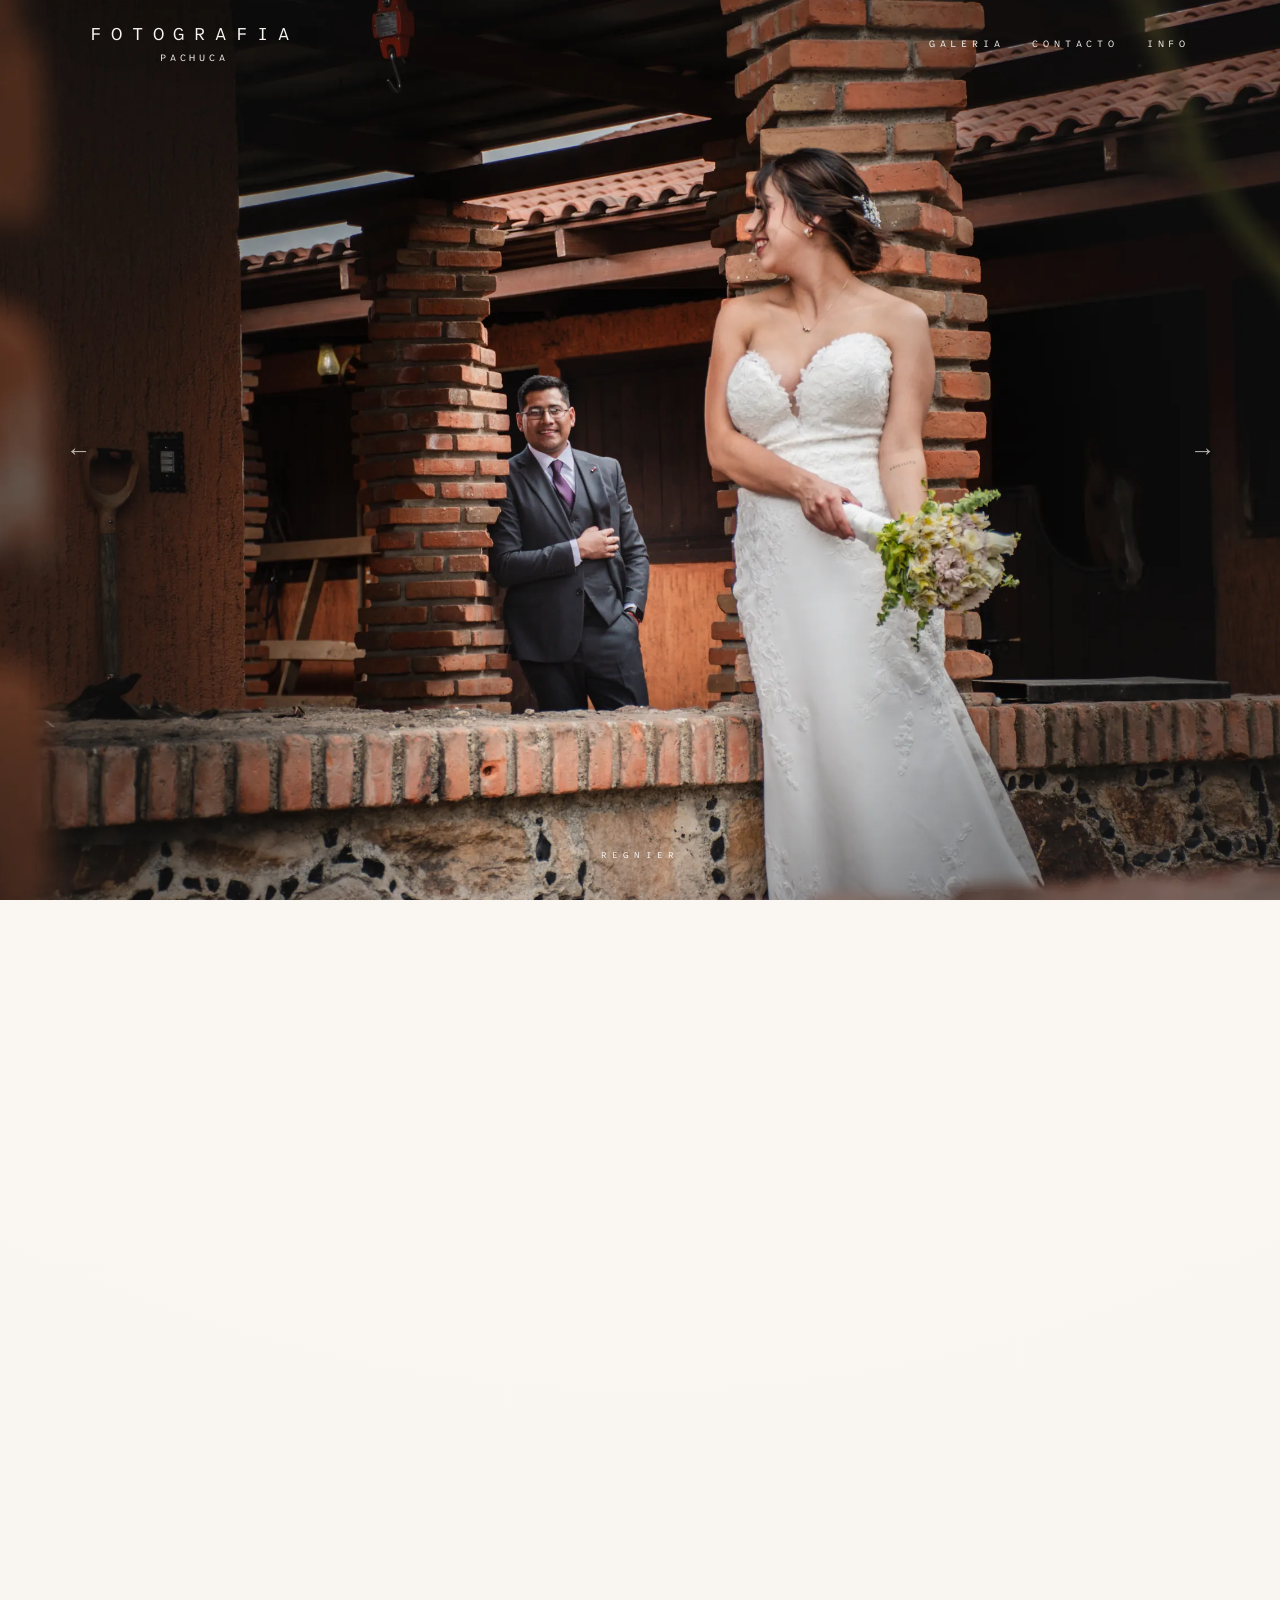
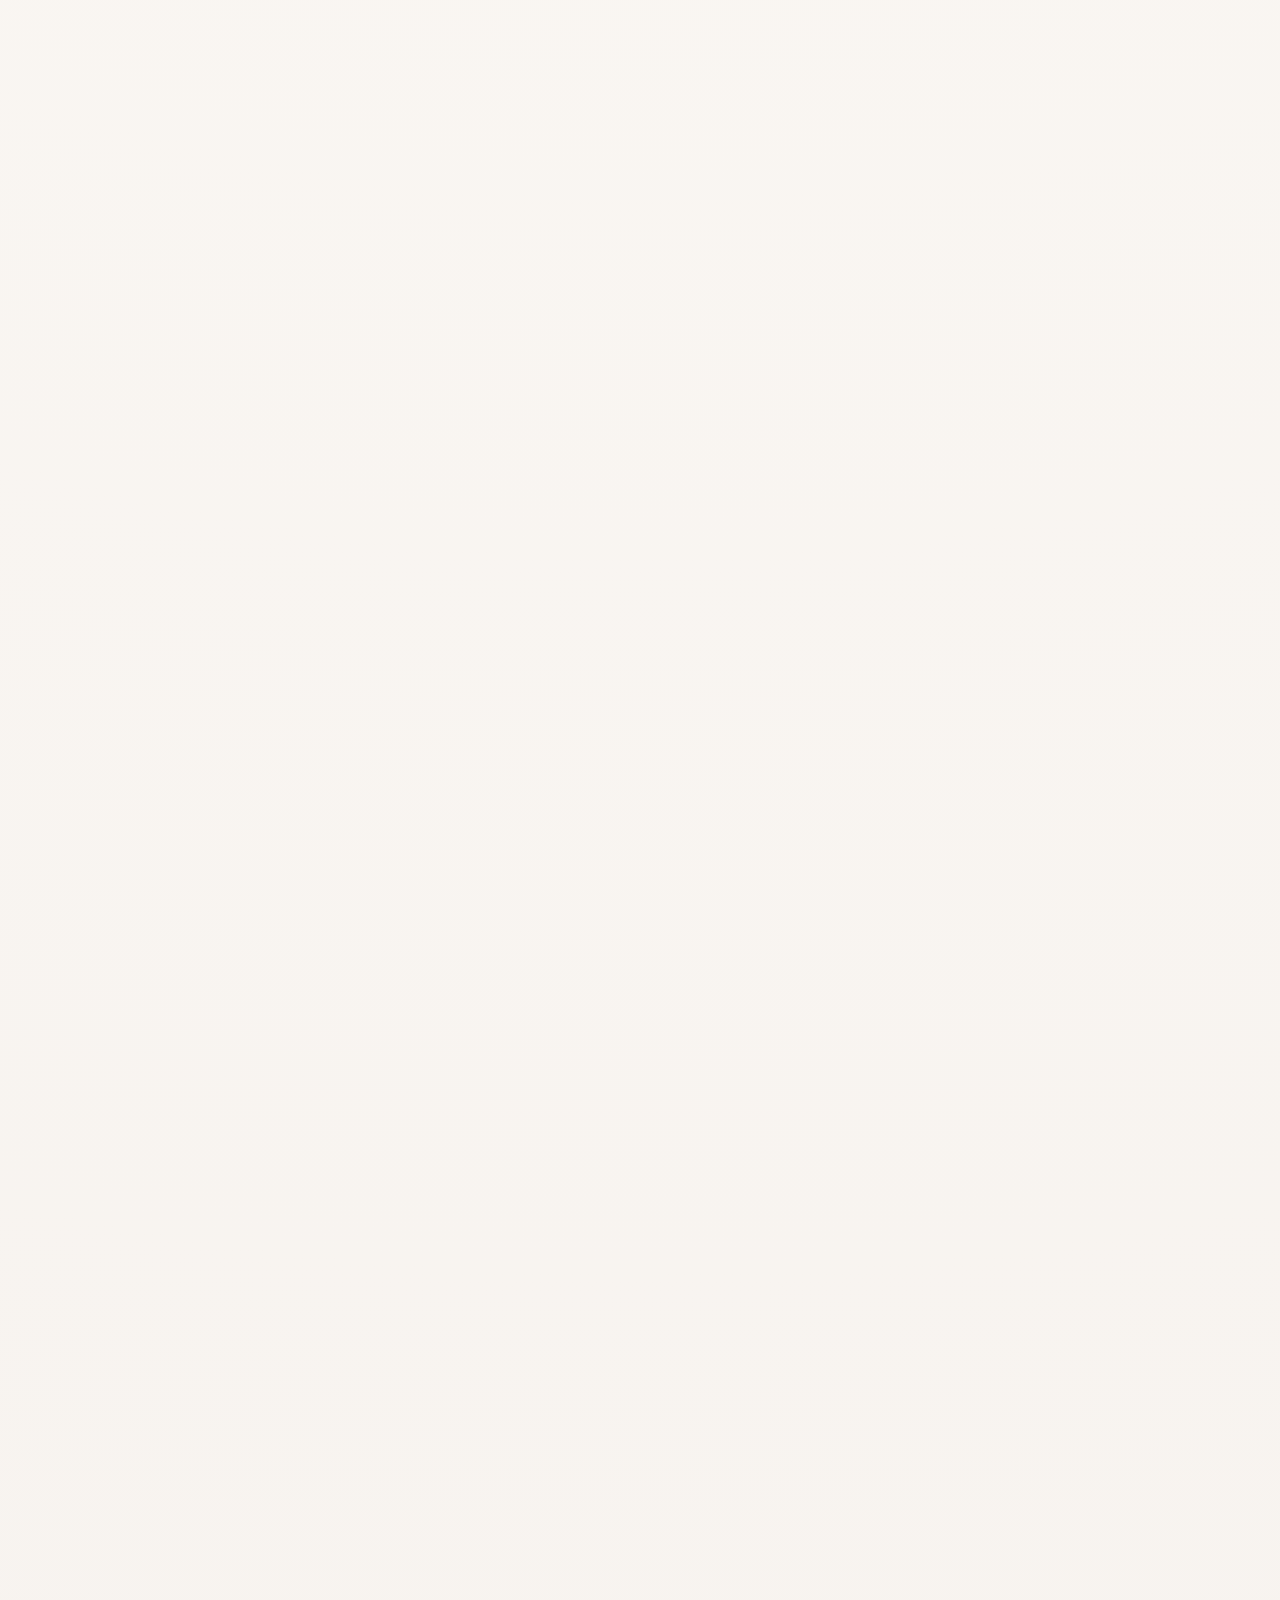
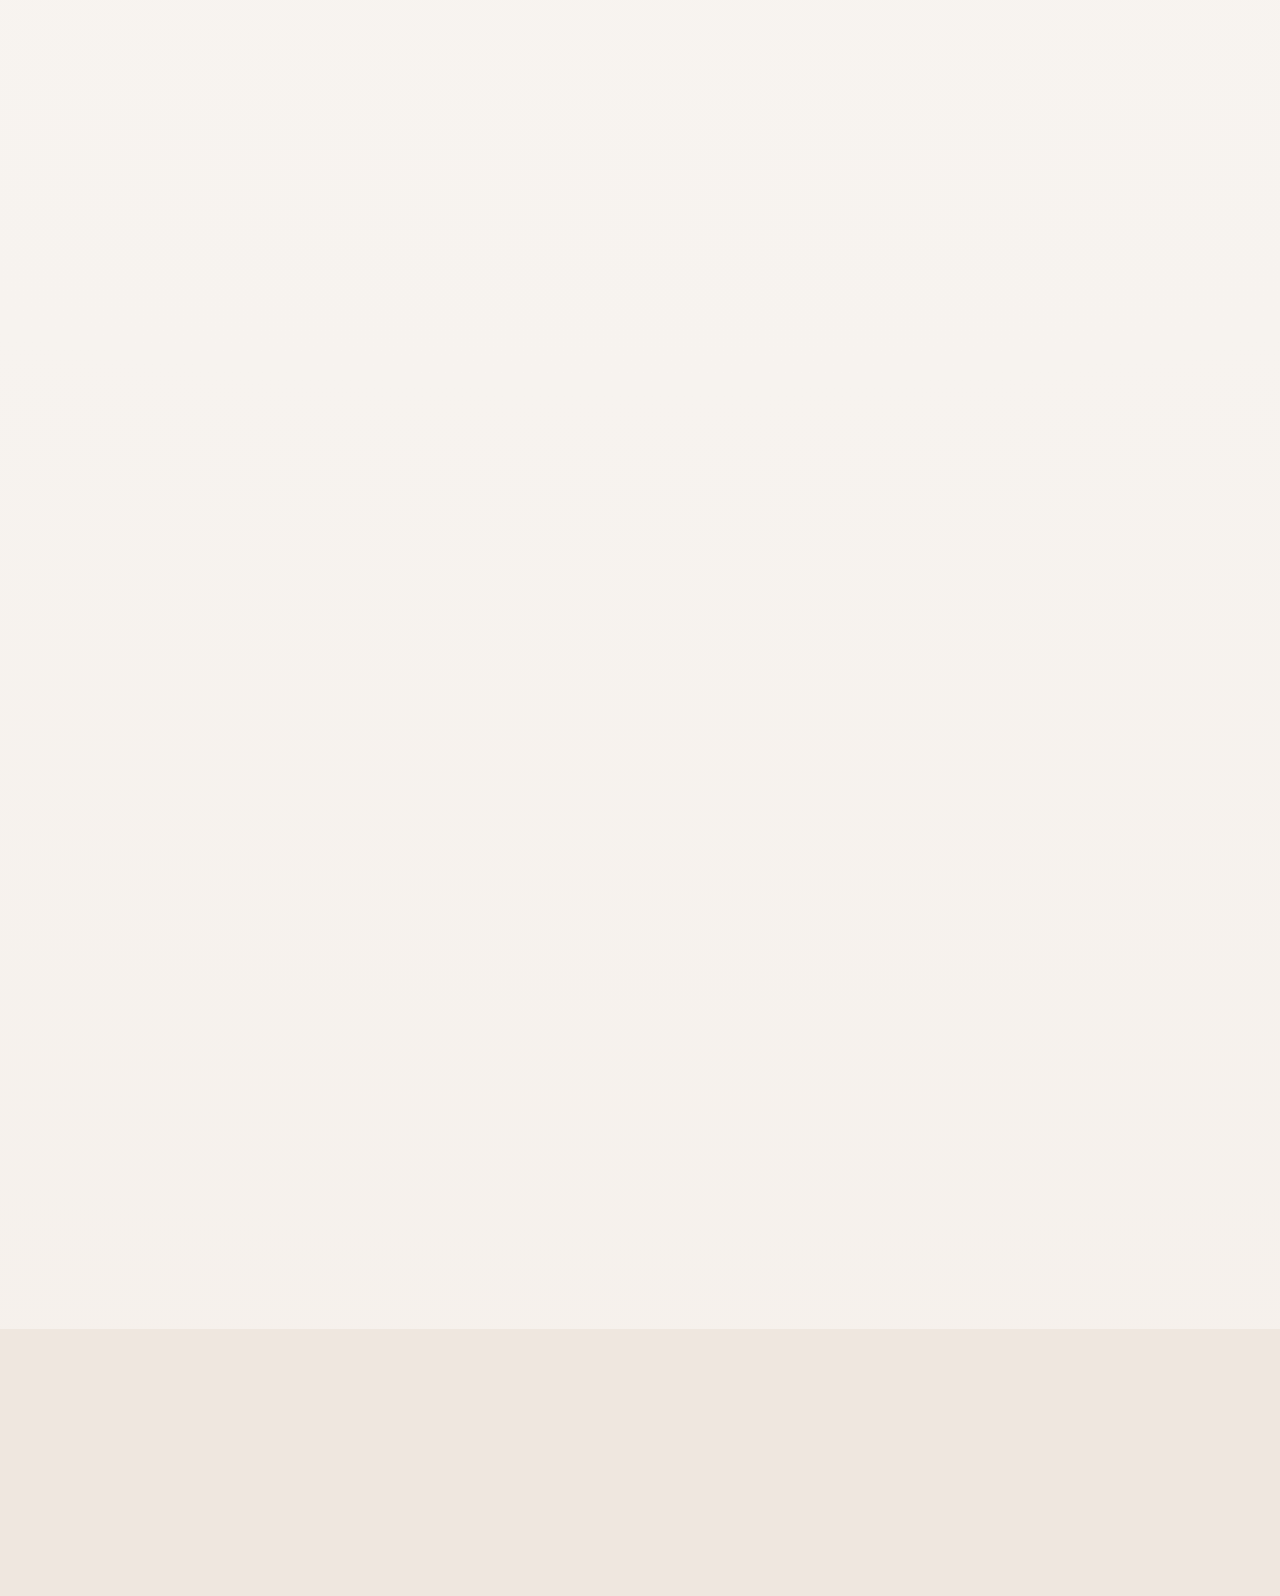
==== commit 59d31faa: "." ====
--- a/index.html
+++ b/index.html
@@ -57,9 +57,9 @@
   </div>
 
   <main id="top">
-    <section class="hero hero--full hero--static" data-hero-images="images/Boda/b10.jpg, images/Quince/qa12.jpg, images/Retratos/r6.jpg, images/Quince/qa15.png, images/Boda/b1.jpg">
-      <img class="hero-image hero-image--static" src="images/Boda/b10.jpg" alt="Fotografia de portada" />
-      <img class="hero-image hero-image--static hero-image--fade" src="images/Boda/b10.jpg" alt="" aria-hidden="true" />
+    <section class="hero hero--full hero--static" data-hero-images="images/Boda/b10.webp, images/Quince/qa12.webp, images/Retratos/r6.webp, images/Quince/qa15.webp, images/Boda/b1.webp">
+      <img class="hero-image hero-image--static" src="images/Boda/b10.webp" alt="Fotografia de portada" decoding="async" fetchpriority="high" />
+      <img class="hero-image hero-image--static hero-image--fade" src="images/Boda/b10.webp" alt="" aria-hidden="true" decoding="async" />
       <div class="hero-overlay" aria-hidden="true"></div>
       <button class="hero-arrow hero-arrow--left" type="button" data-hero-prev aria-label="Anterior">&#8592;</button>
       <button class="hero-arrow hero-arrow--right" type="button" data-hero-next aria-label="Siguiente">&#8594;</button>
@@ -73,15 +73,15 @@
           <h2>Conoce nuestra calidad</h2>
         </div>
         <div class="service-grid service-grid--tiles">
-          <a class="service-card service-card--link reveal" href="retratos.html" data-image="images_optimized/Retratos/r6.jpg" style="--card-image: url('images_optimized/Retratos/r6.jpg')">
+          <a class="service-card service-card--link reveal" href="retratos.html" data-image="images_optimized/Retratos/r6.webp" style="--card-image: url('images_optimized/Retratos/r6.webp')">
             <span class="service-card__bg" aria-hidden="true"></span>
             <span class="service-title">Retratos</span>
           </a>
-          <a class="service-card service-card--link reveal" href="quince.html" data-image="images_optimized/Quince/qa12.jpg" style="--card-image: url('images_optimized/Quince/qa12.jpg')">
+          <a class="service-card service-card--link reveal" href="quince.html" data-image="images_optimized/Quince/qa12.webp" style="--card-image: url('images_optimized/Quince/qa12.webp')">
             <span class="service-card__bg" aria-hidden="true"></span>
             <span class="service-title">Quince años</span>
           </a>
-          <a class="service-card service-card--link reveal" href="boda.html" data-image="images_optimized/Boda/b10.jpg" style="--card-image: url('images_optimized/Boda/b10.jpg')">
+          <a class="service-card service-card--link reveal" href="boda.html" data-image="images_optimized/Boda/b10.webp" style="--card-image: url('images_optimized/Boda/b10.webp')">
             <span class="service-card__bg" aria-hidden="true"></span>
             <span class="service-title">Boda</span>
           </a>
@@ -96,12 +96,12 @@
           <h2>Historias contadas con luz calida</h2>
         </div>
         <div class="gallery">
-          <button class="photo photo--wide reveal gallery-item" type="button" data-image="images/Boda/b2.jpg" style="--gallery-image: url('images_optimized/Boda/b2.jpg')"></button>
-          <button class="photo reveal gallery-item" type="button" data-image="images/Quince/qa3.jpg" style="--gallery-image: url('images_optimized/Quince/qa3.jpg')"></button>
-          <button class="photo reveal gallery-item" type="button" data-image="images/Retratos/r3.jpg" style="--gallery-image: url('images_optimized/Retratos/r3.jpg')"></button>
-          <button class="photo reveal gallery-item" type="button" data-image="images/Quince/qa15.png" style="--gallery-image: url('images_optimized/Quince/qa15.jpg')"></button>
-          <button class="photo photo--wide reveal gallery-item" type="button" data-image="images/Boda/b4.jpg" style="--gallery-image: url('images_optimized/Boda/b4.jpg')"></button>
-          <button class="photo reveal gallery-item" type="button" data-image="images/Retratos/r8.jpg" style="--gallery-image: url('images_optimized/Retratos/r8.jpg')"></button>
+          <button class="photo photo--wide reveal gallery-item" type="button" data-image="images/Boda/b2.webp" style="--gallery-image: url('images_optimized/Boda/b2.webp')"></button>
+          <button class="photo reveal gallery-item" type="button" data-image="images/Quince/qa3.webp" style="--gallery-image: url('images_optimized/Quince/qa3.webp')"></button>
+          <button class="photo reveal gallery-item" type="button" data-image="images/Retratos/r3.webp" style="--gallery-image: url('images_optimized/Retratos/r3.webp')"></button>
+          <button class="photo reveal gallery-item" type="button" data-image="images/Quince/qa15.webp" style="--gallery-image: url('images_optimized/Quince/qa15.webp')"></button>
+          <button class="photo photo--wide reveal gallery-item" type="button" data-image="images/Boda/b4.webp" style="--gallery-image: url('images_optimized/Boda/b4.webp')"></button>
+          <button class="photo reveal gallery-item" type="button" data-image="images/Retratos/r8.webp" style="--gallery-image: url('images_optimized/Retratos/r8.webp')"></button>
         </div>
       </div>
     </section>
@@ -124,7 +124,7 @@
           </div>
         </div>
         <div class="story-visual reveal" aria-hidden="true">
-          <div class="photo photo--tall" style="--photo-bg: url('images_optimized/Retratos/r7.jpg')"></div>
+          <div class="photo photo--tall" style="--photo-bg: url('images_optimized/Retratos/r7.webp')"></div>
         </div>
       </div>
     </section>
@@ -194,12 +194,12 @@
           <h2>@Fotografiapachuca</h2>
         </div>
         <div class="instagram-grid">
-          <div class="photo photo--square reveal" style="--photo-bg: url('images_optimized/Boda/b7.jpg')"></div>
-          <div class="photo photo--square reveal" style="--photo-bg: url('images_optimized/Quince/qa9.jpg')"></div>
-          <div class="photo photo--square reveal" style="--photo-bg: url('images_optimized/Retratos/r1.jpg')"></div>
-          <div class="photo photo--square reveal" style="--photo-bg: url('images_optimized/Boda/b11.jpg')"></div>
-          <div class="photo photo--square reveal" style="--photo-bg: url('images_optimized/Quince/qa18.jpg')"></div>
-          <div class="photo photo--square reveal" style="--photo-bg: url('images_optimized/Retratos/r10.jpg')"></div>
+          <div class="photo photo--square reveal" style="--photo-bg: url('images_optimized/Boda/b7.webp')"></div>
+          <div class="photo photo--square reveal" style="--photo-bg: url('images_optimized/Quince/qa9.webp')"></div>
+          <div class="photo photo--square reveal" style="--photo-bg: url('images_optimized/Retratos/r1.webp')"></div>
+          <div class="photo photo--square reveal" style="--photo-bg: url('images_optimized/Boda/b11.webp')"></div>
+          <div class="photo photo--square reveal" style="--photo-bg: url('images_optimized/Quince/qa18.webp')"></div>
+          <div class="photo photo--square reveal" style="--photo-bg: url('images_optimized/Retratos/r10.webp')"></div>
         </div>
       </div>
     </section>
--- a/styles.css
+++ b/styles.css
@@ -53,6 +53,8 @@
 
 .section {
   padding: 100px 0;
+  content-visibility: auto;
+  contain-intrinsic-size: 900px;
 }
 
 .eyebrow {
@@ -384,6 +386,7 @@
 .hero--static .hero-image--fade {
   opacity: 0;
   transition: opacity 0.9s ease;
+  will-change: opacity;
 }
 
 .hero--static .hero-image--fade.is-visible {
@@ -590,6 +593,10 @@
   gap: 18px;
 }
 
+.gallery--fixed-portraits {
+  grid-template-columns: repeat(5, minmax(0, 1fr));
+}
+
 .story-inner {
   display: grid;
   grid-template-columns: repeat(auto-fit, minmax(260px, 1fr));
@@ -767,6 +774,7 @@
   height: auto;
   box-shadow: var(--shadow);
   pointer-events: auto;
+  content-visibility: auto;
 }
 
 .lightbox__counter {
@@ -870,6 +878,10 @@
 }
 
 @media (max-width: 900px) {
+  .gallery--fixed-portraits {
+    grid-template-columns: repeat(3, minmax(0, 1fr));
+  }
+
   :root {
     --header-height: 64px;
   }
@@ -954,6 +966,10 @@
 }
 
 @media (max-width: 600px) {
+  .gallery--fixed-portraits {
+    grid-template-columns: repeat(2, minmax(0, 1fr));
+  }
+
   .section {
     padding: 70px 0;
   }
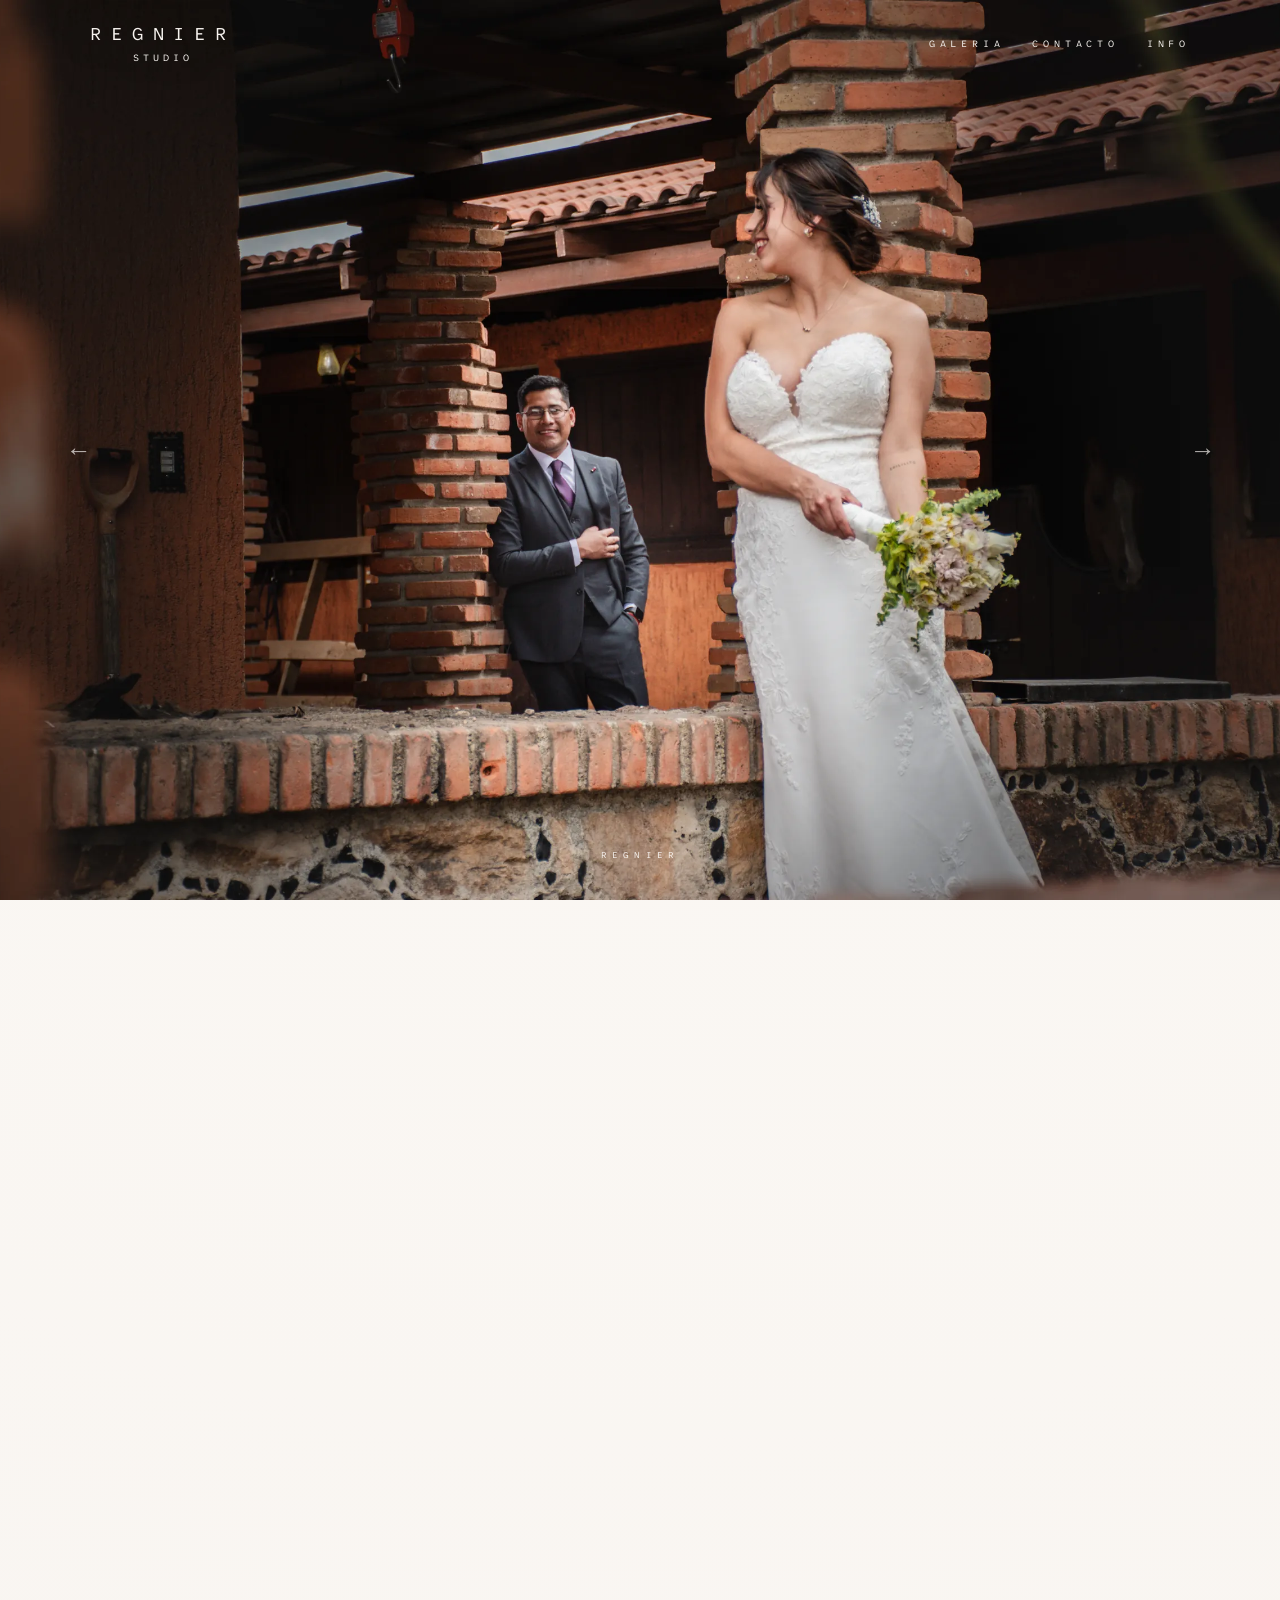
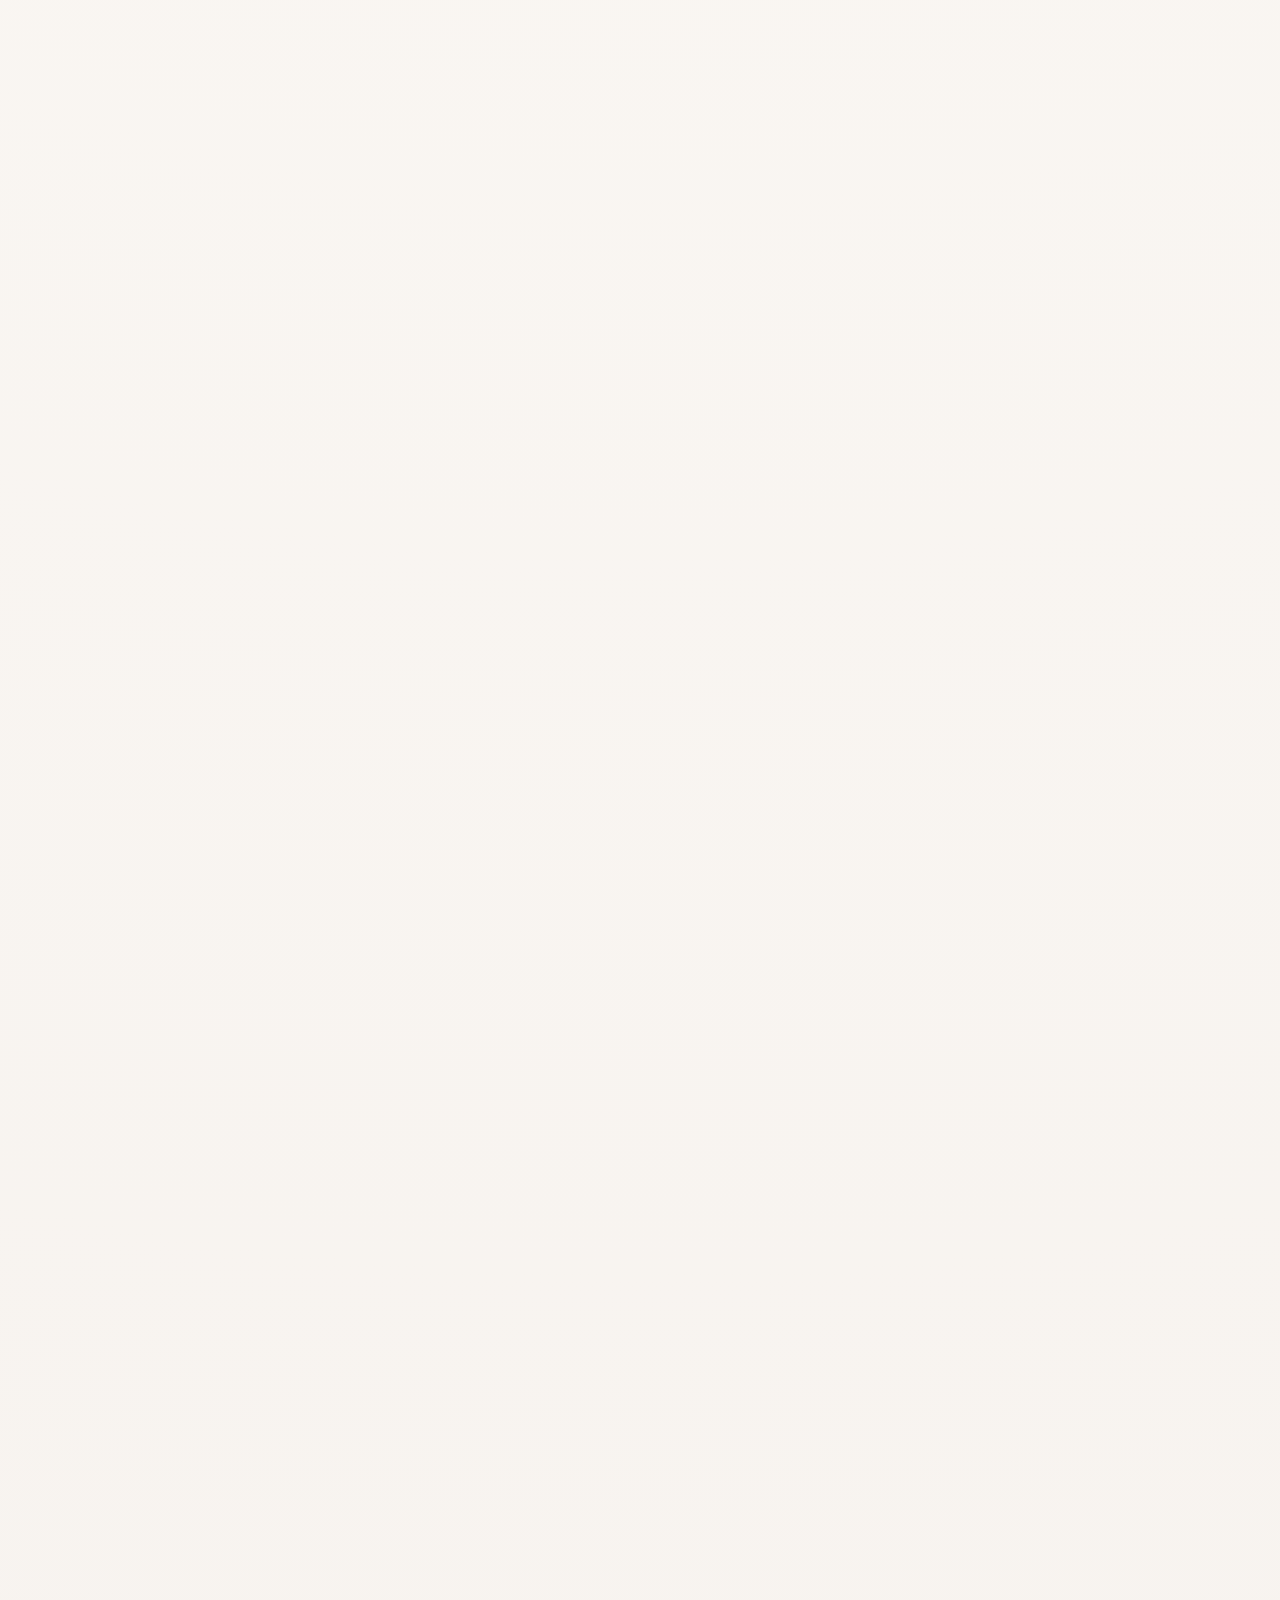
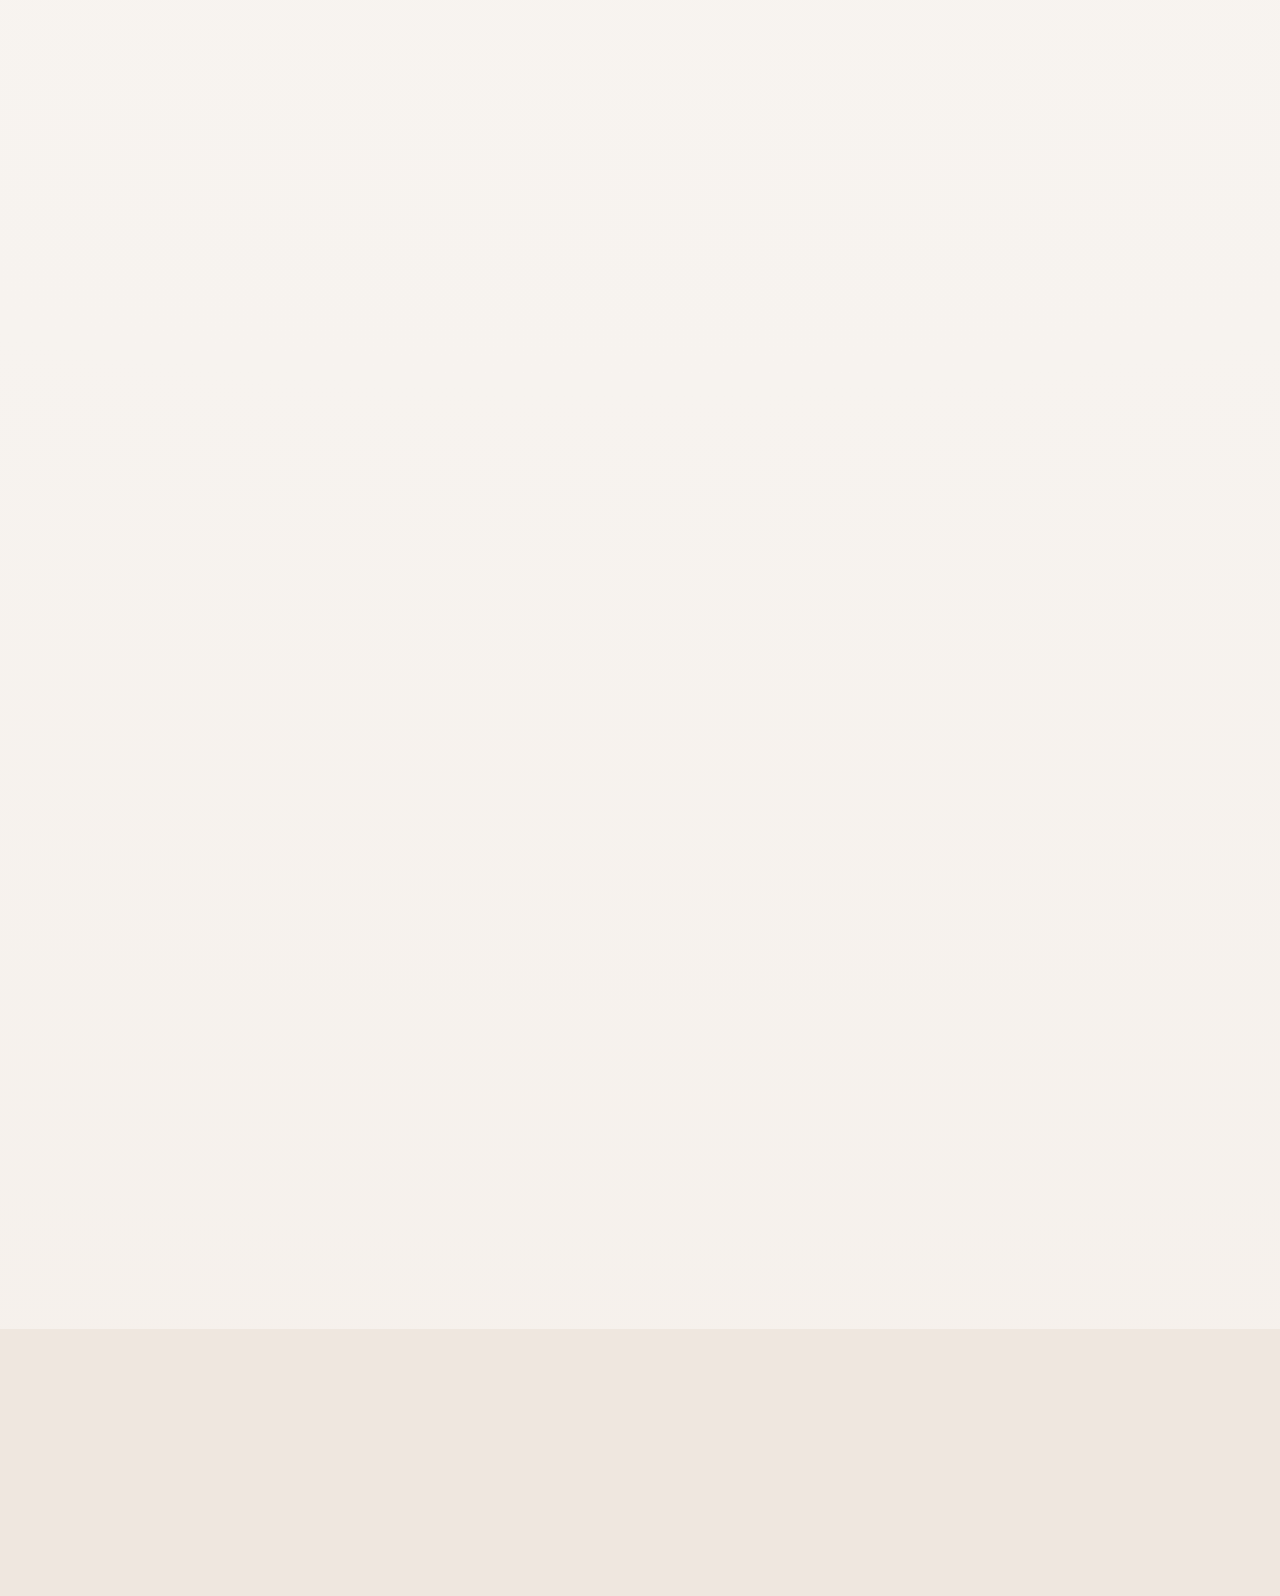
==== commit 48438025: "." ====
--- a/index.html
+++ b/index.html
@@ -17,8 +17,8 @@
     <div class="container header-inner">
       <nav class="nav nav--split" aria-label="Principal">
         <a class="logo" href="#top" aria-label="Inicio de Fotografia Pachuca">
-          <span class="logo-script">Fotografia</span>
-          <span class="logo-text">Pachuca</span>
+          <span class="logo-script">Regnier</span>
+          <span class="logo-text">Studio</span>
         </a>
         <div class="nav-group">
           <div class="nav-item nav-item--dropdown">
@@ -73,7 +73,7 @@
           <h2>Conoce nuestra calidad</h2>
         </div>
         <div class="service-grid service-grid--tiles">
-          <a class="service-card service-card--link reveal" href="retratos.html" data-image="images_optimized/Retratos/r6.webp" style="--card-image: url('images_optimized/Retratos/r6.webp')">
+          <a class="service-card service-card--link reveal" href="retratos.html" data-image="images_optimized/Retratos/r6.webp" style="--card-image: url('images_optimized/Retratos/r12.webp')">
             <span class="service-card__bg" aria-hidden="true"></span>
             <span class="service-title">Retratos</span>
           </a>
--- a/styles.css
+++ b/styles.css
@@ -140,7 +140,7 @@
   flex-direction: column;
   align-items: center;
   gap: 2px;
-  color: inherit;
+  color: var(--header-item-text, inherit);
   text-align: center;
 }
 
@@ -167,6 +167,24 @@
 
 .page-home .logo-text {
   text-shadow: 1px 1px 50px #000000;
+}
+
+.page-home .logo,
+.page-home .nav-group,
+.page-home .menu-toggle {
+  --header-item-text: #f8f4f0;
+}
+
+.page-retratos .logo,
+.page-retratos .nav-group,
+.page-retratos .menu-toggle {
+  --header-item-text: #f8f4f0;
+}
+
+.page-galeria .logo,
+.page-galeria .nav-group,
+.page-galeria .menu-toggle {
+  --header-item-text: #f8f4f0;
 }
 
 .nav {
@@ -191,6 +209,7 @@
   align-items: center;
   position: relative;
   top: 0;
+  color: var(--header-item-text, inherit);
 }
 
 .nav-item {
@@ -218,6 +237,7 @@
   transition: opacity 0.2s ease, transform 0.2s ease;
   z-index: 20;
   border-radius: 10px;
+  color: var(--text);
 }
 
 .nav-item--dropdown::after {
@@ -269,21 +289,45 @@
   background: transparent;
   padding: 8px;
   cursor: pointer;
+  color: var(--header-item-text, inherit);
 }
 
 .menu-toggle i {
   display: block;
   font-size: 1.2rem;
   line-height: 1;
-  color: var(--hero-text);
+  color: currentColor;
 }
 
 .menu-toggle__line {
   display: block;
   width: 24px;
   height: 2px;
-  background: var(--hero-text);
+  background: currentColor;
   margin: 6px 0;
+}
+
+.logo.is-dark-zone,
+.nav-group.is-dark-zone,
+.hero-arrow.is-dark-zone,
+.menu-toggle.is-dark-zone {
+  --header-item-text: #f8f4f0;
+}
+
+.logo.is-light-zone,
+.nav-group.is-light-zone,
+.hero-arrow.is-light-zone,
+.menu-toggle.is-light-zone {
+  --header-item-text: #2c2620;
+}
+
+.page-retratos .logo,
+.page-retratos .nav-group,
+.page-retratos .menu-toggle,
+.page-galeria .logo,
+.page-galeria .nav-group,
+.page-galeria .menu-toggle {
+  --header-item-text: #f8f4f0;
 }
 
 .mobile-menu {
@@ -414,7 +458,7 @@
   transform: translateY(-50%);
   border: none;
   background: transparent;
-  color: inherit;
+  color: var(--header-item-text, inherit);
   width: 36px;
   height: 36px;
   font-size: 1.6rem;
@@ -593,8 +637,60 @@
   gap: 18px;
 }
 
+.gallery--mosaic {
+  grid-template-columns: repeat(12, minmax(0, 1fr));
+  grid-auto-rows: 90px;
+  grid-auto-flow: dense;
+}
+
+.gallery--mosaic .gallery-item {
+  grid-column: span 3;
+  grid-row: span 2;
+  min-height: 0;
+}
+
+.gallery--mosaic .gallery-item.photo--wide {
+  grid-column: span 6;
+  grid-row: span 2;
+}
+
+.gallery--mosaic .gallery-item.photo--tall {
+  grid-column: span 3;
+  grid-row: span 3;
+}
+
+.gallery--editorial {
+  display: block;
+  column-count: 4;
+  column-gap: 18px;
+}
+
+.gallery--editorial .gallery-item {
+  display: block;
+  width: 100%;
+  min-height: 0;
+  margin: 0 0 18px;
+  break-inside: avoid;
+  -webkit-column-break-inside: avoid;
+  aspect-ratio: 1 / 1;
+}
+
+.gallery--editorial .gallery-item.photo--wide {
+  aspect-ratio: 3 / 2;
+}
+
+.gallery--editorial .gallery-item.photo--tall {
+  aspect-ratio: 4 / 5;
+}
+
 .gallery--fixed-portraits {
   grid-template-columns: repeat(5, minmax(0, 1fr));
+}
+
+.gallery--fixed-portraits .gallery-item,
+.gallery--fixed-portraits .gallery-item.photo--wide {
+  min-height: 0;
+  aspect-ratio: 4 / 5;
 }
 
 .story-inner {
@@ -878,6 +974,29 @@
 }
 
 @media (max-width: 900px) {
+  .gallery--mosaic {
+    grid-template-columns: repeat(6, minmax(0, 1fr));
+    grid-auto-rows: 84px;
+  }
+
+  .gallery--mosaic .gallery-item {
+    grid-column: span 3;
+    grid-row: span 2;
+  }
+
+  .gallery--mosaic .gallery-item.photo--wide {
+    grid-column: span 6;
+  }
+
+  .gallery--mosaic .gallery-item.photo--tall {
+    grid-column: span 3;
+    grid-row: span 3;
+  }
+
+  .gallery--editorial {
+    column-count: 3;
+  }
+
   .gallery--fixed-portraits {
     grid-template-columns: repeat(3, minmax(0, 1fr));
   }
@@ -966,6 +1085,29 @@
 }
 
 @media (max-width: 600px) {
+  .gallery--mosaic {
+    grid-template-columns: repeat(2, minmax(0, 1fr));
+    grid-auto-rows: auto;
+  }
+
+  .gallery--mosaic .gallery-item {
+    grid-column: span 2;
+    grid-row: auto;
+    aspect-ratio: 1 / 1;
+  }
+
+  .gallery--mosaic .gallery-item.photo--wide {
+    aspect-ratio: 16 / 10;
+  }
+
+  .gallery--mosaic .gallery-item.photo--tall {
+    aspect-ratio: 4 / 5;
+  }
+
+  .gallery--editorial {
+    column-count: 2;
+  }
+
   .gallery--fixed-portraits {
     grid-template-columns: repeat(2, minmax(0, 1fr));
   }
